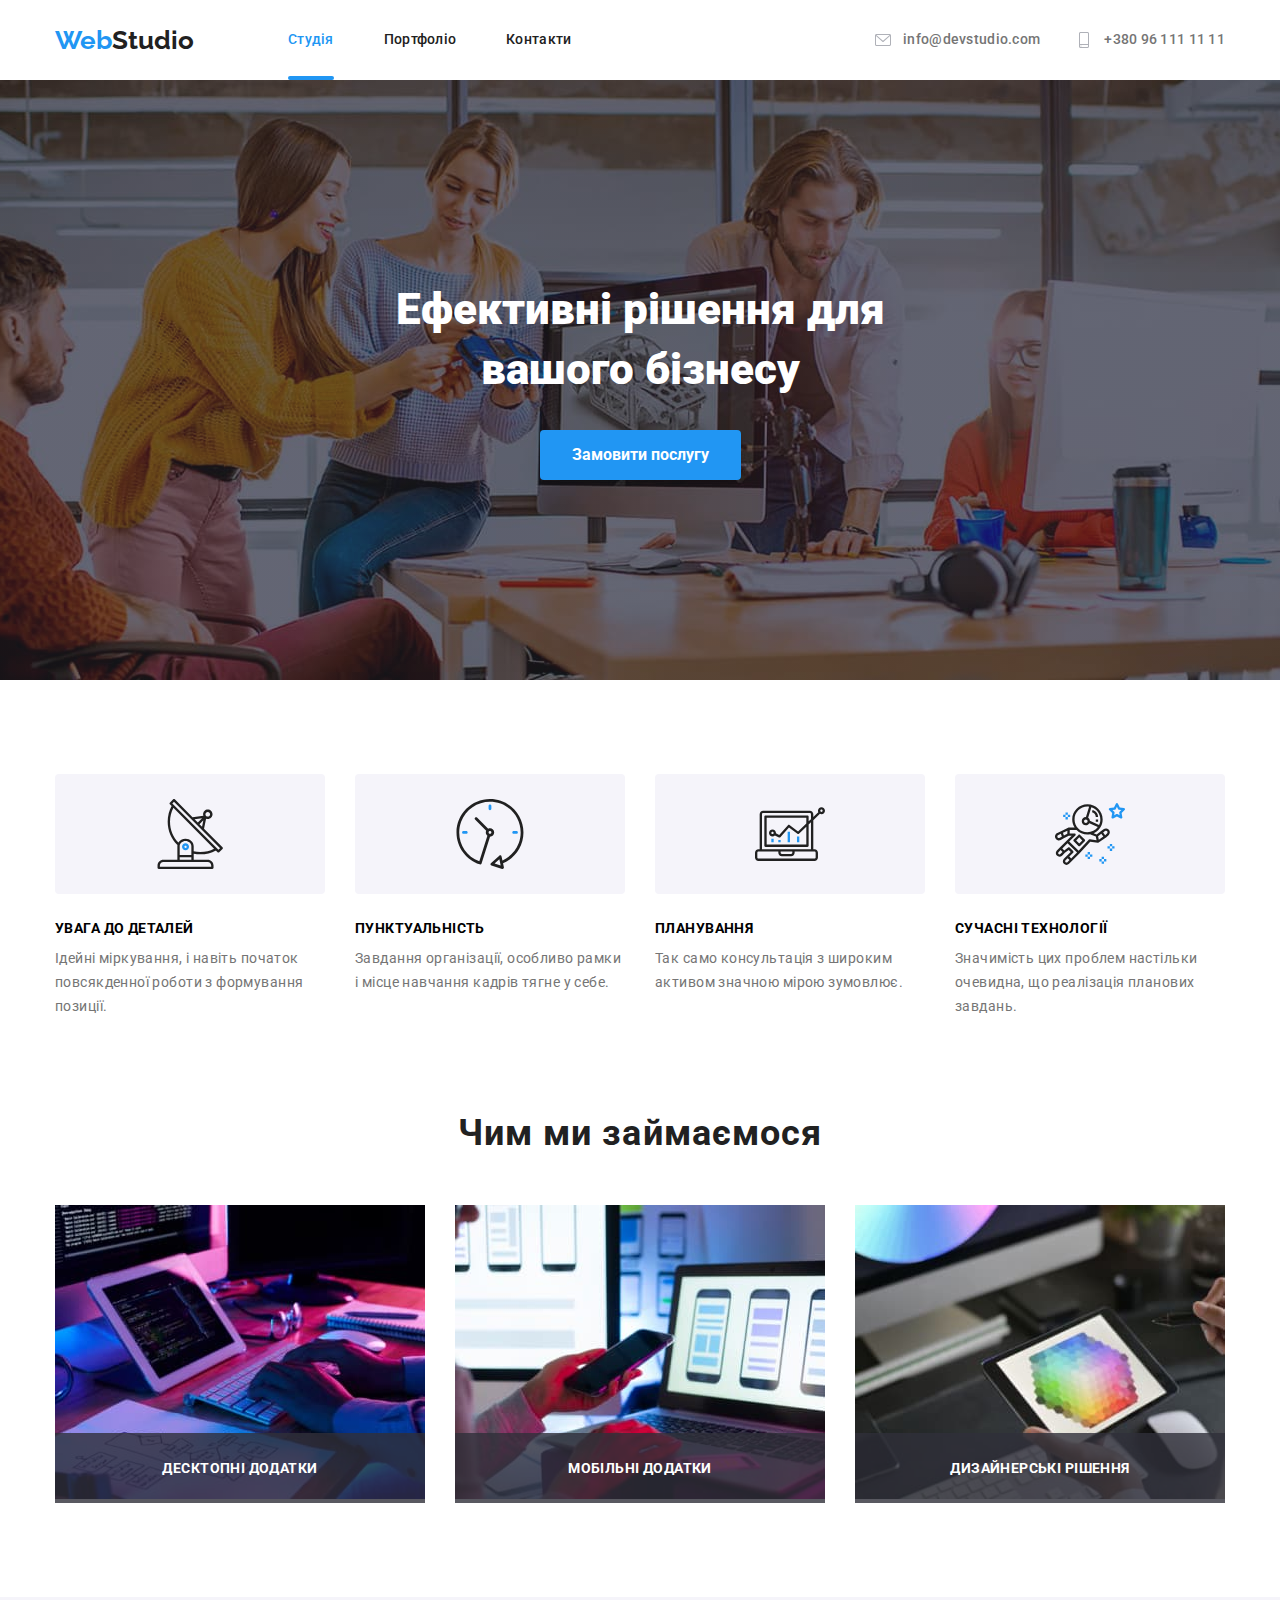
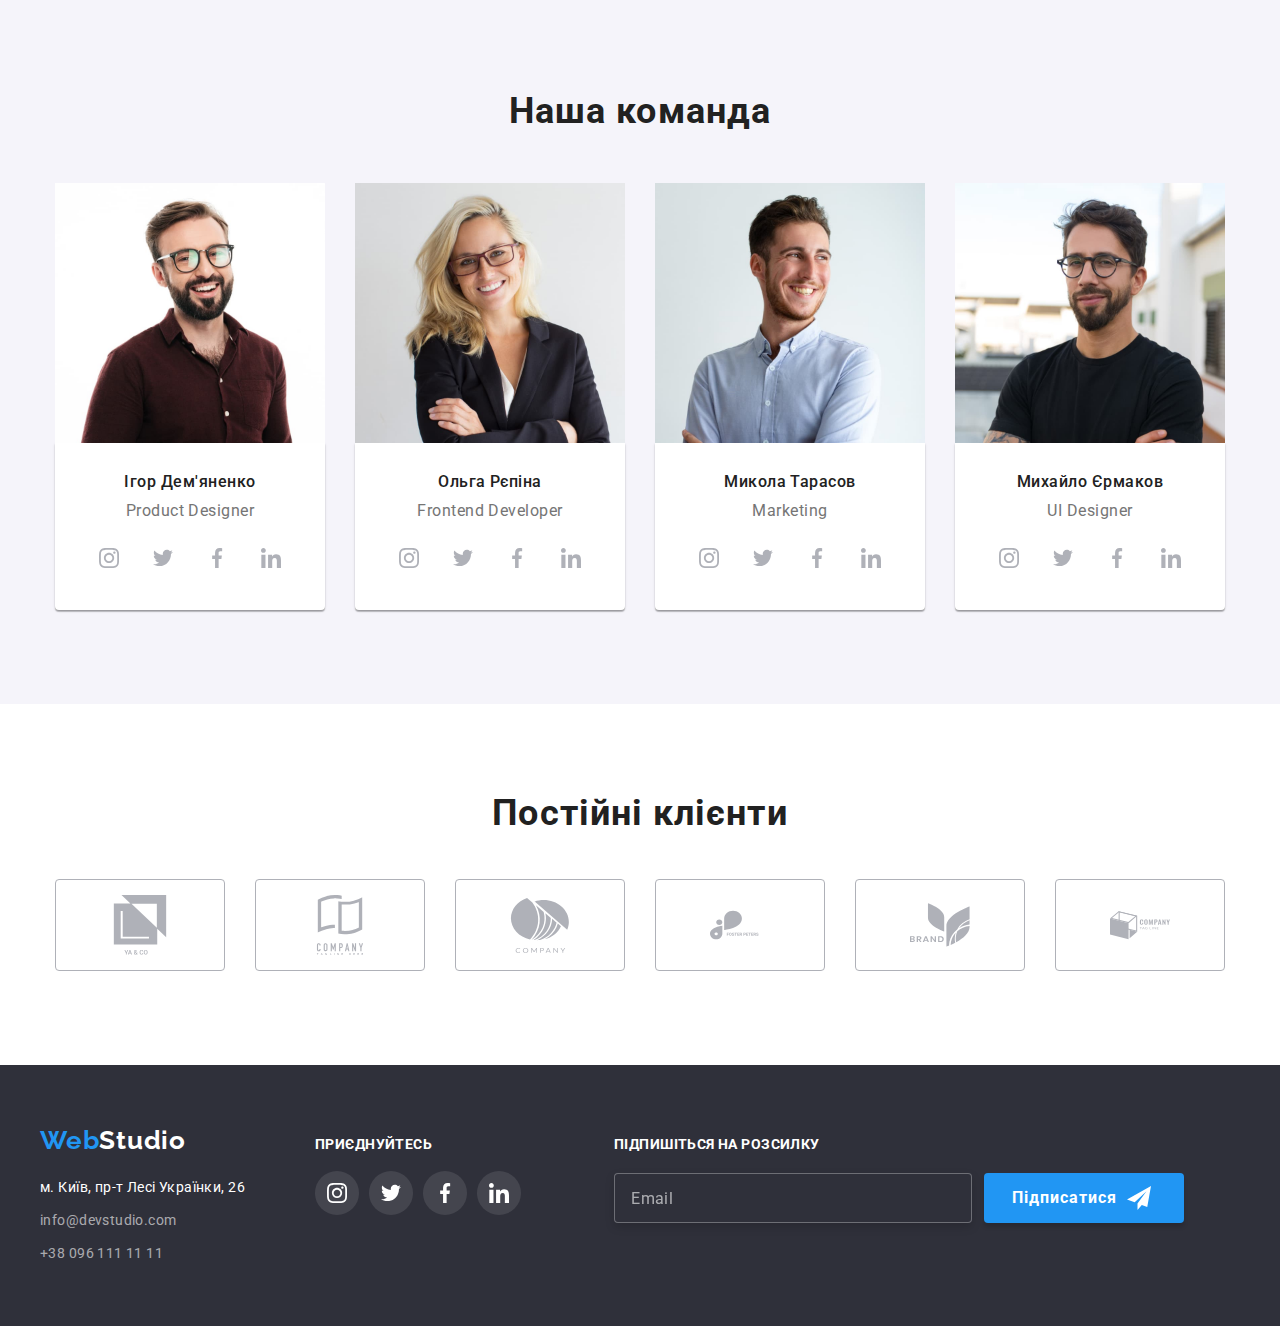
==== index.html @ e06c170a "v7.000" ====
<!DOCTYPE html>
<html lang="en">
<head>
    <meta charset="UTF-8">
    <meta http-equiv="X-UA-Compatible" content="IE=edge">
    <meta name="viewport" content="width=device-width, initial-scale=1.0">
    <title>WebStudio</title>
    <link rel="preconnect" href="https://fonts.googleapis.com">
    <link rel="preconnect" href="https://fonts.gstatic.com" crossorigin>
    <link href="https://fonts.googleapis.com/css2?family=Raleway:wght@700&family=Roboto:wght@400;500;700;900&display=swap" rel="stylesheet">
    <link rel="stylesheet" href="https://cdnjs.cloudflare.com/ajax/libs/modern-normalize/1.1.0/modern-normalize.min.css">
    <link rel="stylesheet" href="./css/styles.css">
</head>
<body>
    
    <header class="header">
            <div class="conteiner div-header">
                    <a class="logo-studio" href="./index.html"><span class="logo-web">Web</span>Studio</a>
            
                    

                        <nav class="nav-link">
                            <ul class="nav-links">   
                                
                                <li class="link-item"><a href="#" class="link current">Студія</a></li>
                                <li class="link-item"><a href="./portfolio.html" class="link">Портфоліо</a></li>
                                <li class="link-item"><a href="" class="link">Контакти</a></li>
                            </ul>
                
                        </nav>
                    
                        
                        <ul class="link-contacts">
                            <li class="link-item"> 
                                        <a href="mailto:info@devstudio.com" class="mailto">
                                        
                                            <svg class="header-icons" width="20px" height="16px">
                                            
                                                <use href="./images/icons.svg#icon-envelope"></use>
                                            
                                            </svg>

                                            info@devstudio.com 

                                        </a>
                             </li>

                            <li class="link-item"> 
                                    <a href="tel:+380961111111" class="tel">
                                        <svg class="header-icons" width="20px" height="16px">
                                        
                                            <use href="./images/icons.svg#icon-smartphone"></use>
                                        
                                        </svg>
                                        +380 96 111 11 11
                                    </a>
                            </li>
                        </ul>
                        
            </div>
                
    </header>
   
    <main>
        <div class="overlay">
            <section class="tittle-section section">
                <h1 class="tittle" >Ефективні рішення для<br> вашого бізнесу</h1>
                <button data-modal-open type="button" class="tittle-button">Замовити послугу</button>
            </section>
        </div>

        <!--Переваги-->

        <section  class="section-two section">
            <div class="conteiner">
                <h2 class="visually-hidden">Наші Переваги</h2>
                

                
                <ul class="section-two-flex">
                    <li>
                        <div class="our-advantages-list">
                            
                            <svg class="our-advantages-icons" width="70px" height="70px">
                        
                            <use href="./images/icons.svg#icon-Group"></use>
                        
                        </svg>
                    </div>
                        <h3>Увага до деталей</h3>
                        <p>Ідейні міркування, і навіть початок повсякденної роботи з формування позиції.</p>
                    </li>



                    <li>
                        <div class="our-advantages-list">
                            <svg class="our-advantages-icons" width="70px" height="70px">
                            
                                <use href="./images/icons.svg#icon-clock"></use>
                            
                            </svg>
                        </div>

                        <h3>ПУНКТУАЛЬНІСТЬ</h3>
                        <p>Завдання організації, особливо рамки і місце навчання кадрів тягне у себе.</p>
                    </li>
                    
                    <li>
                        <div class="our-advantages-list">
                            <svg class="our-advantages-icons" width="70px" height="70px">
                            
                                <use href="./images/icons.svg#icon-diagram"></use>
                            
                            </svg>
                        </div>
                        <h3>ПЛАНУВАННЯ</h3>
                        <p>Так само консультація з широким активом значною мірою зумовлює.</p>
                    </li>

                    <li>
                        <div class="our-advantages-list">
                            <svg class="our-advantages-icons" width="70px" height="70px">
                            
                                <use href="./images/icons.svg#icon-astronaut"></use>
                            
                            </svg>
                        </div>
                        <h3>СУЧАСНІ ТЕХНОЛОГІЇ</h3>
                        <p>Значимість цих проблем настільки очевидна, що реалізація планових завдань.</p>
                    </li>

                </ul>
            </div>
        </section>
   

        <!---Чим займаємося-->
        <section class="tittle-photo section">
            <div class="conteiner-two">
        <h2>Чим ми займаємося</h2>
        <ul class="displayed-foto">
            <li class="displayed"> 
                <div class="displayed-thumb">
                    <div class="box-bkg"><h3>Десктопні додатки</h3> </div>
                     
                    <img  src="./images/comp1.jpg" alt="робота за компютером" width="370">
    
                </div>
            </li>
            
            
            
            
            
            
            <li class="displayed">
                <div class="displayed-thumb">
                    <div class="box-bkg"><h3>Мобільні додатки</h3></div>

                        <img  src="./images/comp2.jpg" alt="робота за компютером" width="370">
                </div>
            </li>


            <li class="displayed">
                <div class="displayed-thumb">
                    <div class="box-bkg">
                        <h3>Дизайнерські рішення</h3>
                    </div>
            
                    <img src="./images/comp3.jpg" alt="робота за компютером" width="370">
                </div>
            </li>
        </ul>
        </div>
        </section>

        <!--Наша команда-->
        <section  class="team section">
         
            

                <h2>Наша команда</h2>
           
                <ul class="our-team">
                    
                    <li class="team-card">
                        
                            <img src="./images/1.jpg" alt="фото робітника" width="270">
                        <div class="div-team-card">
                            <h3>Ігор Дем'яненко</h3>
                            <p>Product Designer</p>
                            <ul class="cards-soc-list">

                                <li class="cards-soc-item">
                                    <a href="#" class="cards-soc-link">

                                    <svg class="cards-soc-icons" width="20px" height="20px">
                                        
                                        <use href="./images/icons.svg#icon-instagram"></use>
                                        
                                    </svg>
                                    </a>
                                </li>

                                <li class="cards-soc-item">
                                    <a href="#" class="cards-soc-link">
                                    <svg class="cards-soc-icons" width="20px" height="20px">
                                    
                                        <use href="./images/icons.svg#icon-twitter"></use>
                                    
                                    </svg>
                                    </a>
                                </li>

                                <li class="cards-soc-item">
                                    <a href="#" class="cards-soc-link">
                                
                                    <svg class="cards-soc-icons" width="20px" height="20px">
                                    
                                        <use href="./images/icons.svg#icon-facebook"></use>
                                    
                                    </svg>
                                    </a>
                                </li>

                                <li class="cards-soc-item">
                                    <a href="#" class="cards-soc-link">
                                
                                    <svg class="cards-soc-icons" width="20px" height="20px" >
                                    
                                        <use href="./images/icons.svg#icon-linkedin"></use>
                                    
                                    </svg>
                                    </a>
                                </li>
                            </ul>
                        </div>
                    </li>
                    
                    <li class="team-card"> 

                        
                            <img src="./images/2.jpg" alt="фото робітника" width="270">

                            <div class="div-team-card">
                            <h3>Ольга Рєпіна</h3>
                            <p>Frontend Developer</p>
                            <ul class="cards-soc-list">
                                <li class="cards-soc-item">
                                    <a href="#" class="cards-soc-link">
                                
                                        <svg class="cards-soc-icons" width="20px" height="20px">
                                
                                            <use href="./images/icons.svg#icon-instagram"></use>
                                
                                        </svg>
                                    </a>
                                </li>
                                
                                <li class="cards-soc-item">
                                    <a href="#" class="cards-soc-link">
                                        <svg class="cards-soc-icons" width="20px" height="20px">
                                
                                            <use href="./images/icons.svg#icon-twitter"></use>
                                
                                        </svg>
                                    </a>
                                </li>
                                
                                <li class="cards-soc-item">
                                    <a href="#" class="cards-soc-link">
                                
                                        <svg class="cards-soc-icons" width="20px" height="20px">
                                
                                            <use href="./images/icons.svg#icon-facebook"></use>
                                
                                        </svg>
                                    </a>
                                </li>
                                
                                <li class="cards-soc-item">
                                    <a href="#" class="cards-soc-link">
                                
                                        <svg class="cards-soc-icons" width="20px" height="20px">
                                
                                            <use href="./images/icons.svg#icon-linkedin"></use>
                                
                                        </svg>
                                    </a>
                                </li>
                            </ul>
                        </div>
                    </li>
                    
                    <li class="team-card"> 
                        
                            <img src="./images/3.jpg" alt="фото робітника" width="270">

                            <div class="div-team-card">
                            <h3>Микола Тарасов</h3> 
                            <p>Marketing</p>
                                <ul class="cards-soc-list">
                                    <li class="cards-soc-item">
                                        <a href="#" class="cards-soc-link">
                                    
                                            <svg class="cards-soc-icons" width="20px" height="20px">
                                    
                                                <use href="./images/icons.svg#icon-instagram"></use>
                                    
                                            </svg>
                                        </a>
                                    </li>
                                    
                                    <li class="cards-soc-item">
                                        <a href="#" class="cards-soc-link">
                                            <svg class="cards-soc-icons" width="20px" height="20px">
                                    
                                                <use href="./images/icons.svg#icon-twitter"></use>
                                    
                                            </svg>
                                        </a>
                                    </li>
                                    
                                    <li class="cards-soc-item">
                                        <a href="#" class="cards-soc-link">
                                    
                                            <svg class="cards-soc-icons" width="20px" height="20px">
                                    
                                                <use href="./images/icons.svg#icon-facebook"></use>
                                    
                                            </svg>
                                        </a>
                                    </li>
                                    
                                    <li class="cards-soc-item">
                                        <a href="#" class="cards-soc-link">
                                    
                                            <svg class="cards-soc-icons" width="20px" height="20px">
                                    
                                                <use href="./images/icons.svg#icon-linkedin"></use>
                                    
                                            </svg>
                                        </a>
                                    </li>
                                </ul>
                        </div>
                    </li>
                    
                    <li class="team-card"> 
                        
                            <img src="./images/4.jpg" alt="фото робітника"  width="270">
                        <div class="div-team-card">
                                <h3>Михайло Єрмаков</h3>
                                <p>UI Designer</p>

                                <ul class="cards-soc-list">
                                    <li class="cards-soc-item">
                                        <a href="#" class="cards-soc-link">
                                    
                                            <svg class="cards-soc-icons" width="20px" height="20px">
                                    
                                                <use href="./images/icons.svg#icon-instagram"></use>
                                    
                                            </svg>
                                        </a>
                                    </li>
                                    
                                    <li class="cards-soc-item">
                                        <a href="#" class="cards-soc-link">
                                            <svg class="cards-soc-icons" width="20px" height="20px">
                                    
                                                <use href="./images/icons.svg#icon-twitter"></use>
                                    
                                            </svg>
                                        </a>
                                    </li>
                                    
                                    <li class="cards-soc-item">
                                        <a href="#" class="cards-soc-link">
                                    
                                            <svg class="cards-soc-icons" width="20px" height="20px">
                                    
                                                <use href="./images/icons.svg#icon-facebook"></use>
                                    
                                            </svg>
                                        </a>
                                    </li>
                                    
                                    <li class="cards-soc-item">
                                        <a href="#" class="cards-soc-link">
                                    
                                            <svg class="cards-soc-icons" width="20px" height="20px">
                                    
                                                <use href="./images/icons.svg#icon-linkedin"></use>
                                    
                                            </svg>
                                        </a>
                                    </li>
                                </ul>

                        </div>
                    </li>
                
                </ul>
            
        </section>

        <section class="regular-customers section">
            <h2>Постійні клієнти</h2>

            <ul class="regular-customers-list">
                <li class="regular-customers-item">
                    <a href="#" class="regular-customers-link">
                        <svg class="regular-customers-icons">
                            <use href="./images/icons.svg#icon-yaco"></use>
                        </svg>
                    </a>

                </li>

                <li class="regular-customers-item">
                    <a href="#" class="regular-customers-link">
                        <svg class="regular-customers-icons">
                            <use href="./images/icons.svg#icon-cotagline"></use>
                        </svg>
                    </a>

                </li>

                <li class="regular-customers-item">
                    <a href="#" class="regular-customers-link">
                        <svg class="regular-customers-icons">
                            <use href="./images/icons.svg#icon-company"></use>
                        </svg>
                    </a>

                </li>

                <li class="regular-customers-item">
                    
                    <a href="#" class="regular-customers-link">
                        <svg class="regular-customers-icons">
                            <use href="./images/icons.svg#icon-foster"></use>
                        </svg>
                    </a>

                </li>

                <li class="regular-customers-item">
                    <a href="#" class="regular-customers-link">
                        <svg class="regular-customers-icons">
                            <use href="./images/icons.svg#icon-brand"></use>
                        </svg>
                    </a>
                </li>

                <li class="regular-customers-item">
                    <a href="#" class="regular-customers-link">
                    
                        <svg class="regular-customers-icons" >
                    
                            <use href="./images/icons.svg#icon-companytagline"></use>
                    
                        </svg>
                    </a>

                </li>

            </ul>


        </section>


    </main>


    <footer class="footer">
        <div class="conteiner-footer">
            <div class="text-footer">
                <a class="logo-studio-footer" href="/index.html"><span class="logo-web">Web</span>Studio</a>

            
            <address> 

                

                <ul class="link-footer-css">
                    <li>
                        <a  href="https://goo.gl/maps/pFW4mfFTcQWzBByp8" target="_blank " rel="noreferrer noopener" class="footer-adress">м. Київ, пр-т Лесі Українки, 26</a>
                    </li>

                    <li>
                        <a href="mailto:info@devstudio.com" class="link-footer">info@devstudio.com</a>
                    </li>

                    <li>
                    <a href="tel:+380961111111" class="link-footer">+38 096 111 11 11</a>
                    </li>
                </ul>
            </address>
            </div>
          

        <div class="div-soc-links">
            <h2>Приєднуйтесь</h2>

            <ul class="footer-soc-list">
            <li class="footer-soc-item">
                <a href="#" class="footer-soc-link">
        
                    <svg class="footer-soc-icons" width="20px" height="20px">
        
                        <use href="./images/icons.svg#icon-instagram"></use>
        
                    </svg>
                </a>
            </li>
        
            <li class="footer-soc-item">
                <a href="#" class="footer-soc-link">
        
                    <svg class="footer-soc-icons" width="20px" height="20px">
        
                        <use href="./images/icons.svg#icon-twitter"></use>
        
                    </svg>
                </a>
            </li>
            <li class="footer-soc-item">
                <a href="#" class="footer-soc-link">
        
                    <svg class="footer-soc-icons" width="20px" height="20px">
        
                        <use href="./images/icons.svg#icon-facebook"></use>
        
                    </svg>
                </a>
            </li>
            <li class="footer-soc-item">
                <a href="#" class="footer-soc-link">
        
                    <svg class="footer-soc-icons" width="20px" height="20px">
        
                        <use href="./images/icons.svg#icon-linkedin"></use>
        
                    </svg>
                </a>
            </li>
            </ul>
        </div>
        <div class="subscribe-tg">
            <form class="subscribe-tg-form">

                <label for="mail">Підпишіться на розсилку</label>
                <div class="subscribe-box">
                    <input type="email" name="mail" id="mail" required placeholder="Email">

                    
                        <button type="submit">Підписатися
                            <svg class="subscribe-icon" width="20px" height="20px">
                            
                                <use href="./images/iconsend.svg#icon-send"></use>
                            
                            </svg>
                        </button>

                </div>
                    
                
            </form>

        </div>



    </div>
    </footer>

    <div class="backdrop is-hidden" data-modal>
        <div class="modal">
            
            <button type="button" class="modal-close-btn" data-modal-close >
                <svg class="modal-icon-close" width="18" height="18">
                    <use href="./images/Vectorr.svg#close"></use>
                </svg>
                
            </button>

            <h2>Залиште свої дані, ми вам передзвонимо</h2>
            <form class="js-speaker-form">
                
                <label for="name" class="form-label">Ім'я</label>
                <div class="input-wrap">
                    <input type="text" class="modal-input" placeholder="Андрій Андрійович" name="name" id="name" required  autocomplete="on">
                        <svg class="modal-icons">
                            <use href="./images/icons-modal.svg#icon-username" width="12" height="12"></use>
                        </svg>
                    </input>
                </div>

                
                <label class="form-label" for="tel">Телефон</label>
                <div class="input-wrap">
                    <input type="tel" class="modal-input" placeholder="(+380) 96-111-11-11" name="tel" id="tel" required  autocomplete="on">
                        <svg class="modal-icons">
                            <use href="./images/icons-modal.svg#icon-tel" width="12" height="12"></use>
                        </svg>
                    </input>
                </div>
                
                
                    <label class="form-label" for="email">Пошта</label>
                    <div class="input-wrap">
                        <input type="email" class="modal-input" placeholder="example@gmail.com" name="email" id="email" required autocomplete="on">
                            <svg class="modal-icons">
                                <use href="./images/icons-modal.svg#icon-mail" width="12" height="12"></use>
                            </svg>
                        </input>    
                    </div>


                <label class="form-label" for="comment">Коментар</label>
                <textarea class="comment-textarea" name="comment" id="comment" cols="30" rows="8" placeholder="Введіть текст"></textarea>
                

                <div class="form-checkbox">
                        <input type="checkbox" name="user-checkbox" id="user-checkbox" class="form-checkbox-input visually-hidden" required>
                            
                        <label for="user-checkbox" class="form-policy-label">
                            <span>
                                <svg class="form-policy-icon">
                                    <use href="./images/icons.svg#icon-confirm" width="16" height="15"></use>
                                </svg>
                            </span>
                            Погоджуюся з розсилкою та приймаю&nbsp;<a href="https://www.skoda-auto.ua/_doc/a0b0174e-37a1-4976-842e-253e3d23a8e7" target="_blank " rel="noreferrer noopener" class="form-policy-link"> Умови договору</a>
                        </label>
                </div>


                <button type="submit" class="btn-from-submit">Відправити</button>

            </form>
                
           
        </div>
    </div>

<script src="./js/modal.js"></script>
</body>
</html>
---- css/styles.css ----
:root { 
    --tittle-text-color : #212121;
    --accent-color: #2196F3;
    --paragraf-text-color: #757575;
    --icons-text-color: #AFB1B8;
    --timing-function: cubic-bezier(0.4, 0, 0.2, 1);
}
/*-------------------------------------------------header-------------------------------------------*/

.logo-web {
    color: var(--accent-color);
    font-family: 'Raleway';
    font-style: normal;
    font-weight: 700;
    font-size: 26px;
    line-height: 1.19;
   
}

.logo-studio {
        color: var(--tittle-text-color);
        font-family: 'Raleway';
        font-style: normal;
        font-weight: 700;
        font-size: 26px;
        line-height: 31px; 
        
        margin-right: 94px;
        
}
.div-header { 
 display: flex;
} 
.link {

    position: relative;

    font-family: 'Roboto';
    font-style: normal;
    font-weight: 500;
    font-size: 14px;
    line-height: 1.14;
    letter-spacing: 0.02em;
    color: var(--tittle-text-color);
    padding: 32px 0px ;
    display: block;               
}

.link::after { 
    position: absolute;
    content: '';
    width: 100%;
    height: 4px;

    display: block;
    border-radius: 2px;
    background-color: var(--accent-color);
    bottom: 0;
    left: 0;
    opacity: 0;
    transition: 250ms var(--timing-function);
}

.link:hover::after { 
    opacity: 1;
}
.current::after { opacity: 1;}
.current {
    color: var(--accent-color);
    
}

.link:hover , .link-footer:hover { 
    color:var(--accent-color); 
    transition: 250ms  var(--timing-function);
}
.link:focus, .link-footer:focus { 
    color: var(--accent-color); 
    transition: 250ms var(--timing-function);
}
    
a {text-decoration: none;}
li {list-style: none;}
    
.mailto { 
            
            font-family: 'Roboto';
            font-style: normal;
            font-weight: 500;
            font-size: 14px;
            line-height: 1.14;
            letter-spacing: 0.02em;
            color: var(--paragraf-text-color);
            padding: 32px 0px;
            display: flex;
            align-items: center;

            
             
}
            
.mailto:hover , .tel:hover , .footer-adress:hover {color: var(--accent-color); transition: 250ms var(--timing-function);}
.mailto:focus, .tel:focus, .footer-adress:focus   {color: var(--accent-color); transition: 250ms var(--timing-function);} 

.tel    { 
                font-family: 'Roboto';
                font-style: normal;
                font-weight: 500;
                font-size: 14px;
                line-height: 1.14;
                letter-spacing: 0.02em;
            
                color: var(--paragraf-text-color);
                padding: 32px 0px;
                display: flex;
                align-items: center;
                
}


/* -----------------------------------------------------------tittle------------------------------------------------------------ */

.tittle { 
            font-family: 'Roboto';
            font-style: normal;
            font-weight: 900;
            font-size: 44px;
            line-height: 1.36; 
            color: #ffffff;

            text-align: center;
            margin-left: auto;
            margin-right: auto;
            
        
          

             
}



.tittle-button {
        background-color: var(--accent-color);
        box-shadow: 0px 4px 4px rgba(0, 0, 0, 0.15);
        border-radius: 4px; 
        border: none;
            font-family: 'Roboto';
            font-style: normal;
            font-weight: 700;
            line-height: calc(30/16);
            color: #FFFFFF;
            display: block;
            
            padding: 10px 32px 10px 32px;
            margin-left: auto;
            margin-right: auto;
            
            cursor: pointer;
            margin-top: 30px;
        
        
}

.section { 
    
    padding-bottom: 94px;
   
    padding-top: 94px;
}

.tittle-button:hover { background-color :steelblue ; transition: 250ms var(--timing-function);}

/* ------------------------------------------------------------section-two------------------------------------------------------------- */

.section-two  h3 { 
        font-family: 'Roboto';
        font-style: normal;
        font-weight: 700;
        font-size: 14px;
        line-height: 1.14;
        letter-spacing: 0.03em;
        text-transform: uppercase;
        margin-bottom: 10px;
}
.section-two-flex { 
    display: flex;
    
    justify-content: center;
}
.section-two-flex li {
    margin-left: 30px;
    width: 270px; 
   
}
.section-two-flex li:first-child { margin: 0;}
.section-two p { 
        font-family: 'Roboto';
        font-style: normal;
        font-weight: 400;
        font-size: 14px;
        line-height: 1.71;
        letter-spacing: 0.03em;
        color: var(--paragraf-text-color);
}
/* ------------------------------------------------------------section-three------------------------------------------------------------- */

.tittle-photo  { padding-top: 0px;

}
.displayed { 
    
    margin-right: 30px;
}

.displayed-foto .displayed:last-child {
    margin: 0px;
}

.displayed-foto   {
    
    display:flex;
    
    justify-content: center;
}

.displayed-thumb { 
    position: relative;
}
.tittle-photo h2 { 
        font-family: 'Roboto';
        font-style: normal;
        font-weight: 700;
        font-size: 36px;
        line-height: 1.16;
        letter-spacing: 0.03em;
        color:var(--tittle-text-color);
        text-align: center;
        margin-bottom: 50px;
        
}


.displayed-text { 
    position: absolute;
   
}
.box-bkg {
        position: absolute;
        background: rgba(47, 48, 58, 0.8);
        width: 370px;
        height: 70px;
        bottom: 0;


    }
.box-bkg h3 {
    position: absolute;
    top: 50%;
    left: 50%;
    transform: translate(-50%, -50%);

        font-family: 'Roboto';
        font-style: normal;
        font-weight: 700;
        font-size: 14px;
        line-height: 0.87;
        text-align: center;
        letter-spacing: 0.03em;
        text-transform: uppercase;
    
        color: #FFFFFF;

}


/* ------------------------------------------------------------section-four------------------------------------------------------------- */
.team h2 { 
    font-family: 'Roboto';
    font-style: normal;
    font-weight: 700;
    font-size: 36px;
    line-height: 1.16;
    letter-spacing: 0.03em;
    color: var(--tittle-text-color);
    margin-bottom: 50px;
    text-align: center;  
    
    }


.team { 
        background: #F5F4FA ;
        
        background: #F5F4FA;
        
}

.team li { 
        box-shadow: 
        0px 1px 3px rgba(0, 0, 0, ),
        0px 1px 1px rgba(0, 0, 0, ),
        0px 2px 1px rgba(0, 0, 0, );
    
    
        background-color: #FFFFFF;
        
}

.conteiner-three { margin-top: 50px;}

.our-team {
    display: flex;
    justify-content: center;
    

}

.team-card img { 
    display: block;
    max-width: 270px;
    height: 260px;
    background: #F5F4FA;
}

.team-card { margin-left: 30px;}

.our-team .team-card:first-child { margin: 0}

.div-team-card {background: #FFFFFF;


        box-shadow: 0px 1px 3px rgba(0, 0, 0, 0.12), 0px 1px 1px rgba(0, 0, 0, 0.14), 0px 2px 1px rgba(0, 0, 0, 0.2);
        border-radius: 0px 0px 4px 4px; 
    
        background: #FFFFFF;
        padding-bottom: 30px;
        padding-top: 30px;
    
        

}


.team h3  { 
font-family: 'Roboto';
    font-style: normal;
    font-weight: 500;
    font-size: 16px;
    line-height: 1.18;
    letter-spacing: 0.03em;
    text-align: center;
    color: var(--tittle-text-color);
    margin-bottom: 10px;
    
    
 
}

.team p { 
    font-family: 'Roboto';
        font-style: normal;
        font-weight: 400;
        font-size: 16px;
        line-height: 1.18;
        letter-spacing: 0.03em;
        color:var(--paragraf-text-color);
        text-align: center; 
        margin-bottom: 16px;
        
      
}
/*-------------------------------------regular-customers----------------------------------------*/

.regular-customers { 
        font-family: 'Roboto';
        font-style: normal;
        font-weight: 700;
        font-size: 36px;
        line-height: 42px;
        text-align: center;
        letter-spacing: 0.03em;
    
        color: #212121;
}



/* ------------------------------------------------------------footer------------------------------------------------------------- */
.footer { 
    background-color: #2F303A;
    padding-top: 60px;
    padding-bottom: 60px;
    display: flex;
    
}


.footer-adress { 
    font-family: 'Roboto';
        font-style: normal;
        font-weight: 400;
        font-size: 14px;
        line-height: 1.71;
        letter-spacing: 0.03em;
        color: #FFFFFF;
        
}
.logo-studio-footer { 
    color: #FFFFFF;
    font-family: 'Raleway';
    font-style: normal;
    font-weight: 700;
    font-size: 26px;
    line-height: 1.19;
    letter-spacing: 0.03em;
    margin-bottom: 20px;
    display: block;

}
.link-footer-css li { 
  
    
  margin-bottom: 9px;
    
}
.link-footer-css li:last-child { margin: 0px;}


.link-footer  { 
            font-family: 'Roboto';
            font-style: normal;
            font-weight: 400;
            font-size: 14px;
            line-height: 1.71;
            letter-spacing: 0.03em;
            color: rgba(255, 255, 255, 0.6); 
            
}

.mailto-footer:hover , .tel-footer:hover { 
    text-decoration: underline;
    transition: 250ms var(--timing-function);
}




.button-filter {
    background: #F5F4FA;
    border-radius: 4px;
    font-family: 'Roboto';
    font-style: normal;
    font-weight: 500;
    font-size: 16px;
    line-height: 1.62;
    letter-spacing: 0.03em;
    border: none;
    color: var(--tittle-text-color);
    
    padding: 6px 22px;
    display: flex;
    
}

.buttons-filters { 
    display: flex;
    justify-content: center;
    
    
}
.buttons-filters li { margin-left: 16px;}
.buttons-filters li:first-child { margin-left: 0;}



.visually-hidden {
      position: absolute;
      width: 1px;
      height: 1px;
      margin: -1px;
      border: 0;
      padding: 0;
      white-space: nowrap;
      clip-path: inset(100%);
      clip: rect(0 0 0 0);
      overflow: hidden;
    }



/*------------cards-title-------------*/
.cards-title { 
    display: flex;
    flex-wrap: wrap;
    margin-top:  50px;
    justify-content: center;
   
    gap: 30px;
}

.cards-conteiner { 
    width: 1200px;
}
.cards { 
    background: #FFFFFF;
    width: 370px;
    height: 400px;
}

.cards:hover { 
    transition: 250ms var(--timing-function);
    box-shadow: 
    0px 1px 1px rgba(0, 0, 0, 0.12),
    0px 4px 4px rgba(0, 0, 0, 0.06),
    1px 4px 6px rgba(0, 0, 0, 0.16);
    }

.cards:focus {
    transition: 250ms var(--timing-function);
    box-shadow:
        0px 1px 1px rgba(0, 0, 0, 0.12),
        0px 4px 4px rgba(0, 0, 0, 0.06),
        1px 4px 6px rgba(0, 0, 0, 0.16);
}

.cards a { display: block;}
/*-----------------------description-animation and text ---------------------*/
.description {
    position: relative;
    overflow: hidden;
}

.description::before {
    content: '';
    position: absolute;
    background: rgba(33, 150, 243, 0.9);
    width: 100%;
    height: 100%;
    transform: translateY(101%);
    transition: 250ms var(--timing-function);
}
.hover-a:hover .description::before  {
    transform: translateY(0);
    transition: 250ms var(--timing-function);
}




.description-text {
    position: absolute;
    top: 0;
    left: 0;
    font-family: 'Roboto';
    font-style: normal;
    font-weight: 400;
    font-size: 18px;
    line-height: 28px;
    padding: 63px 24px;
    letter-spacing: 0.03em;
    color: #FFFFFF;
    transform: translateY(100%);
    transition: 250ms var(--timing-function);
}
.hover-a:hover .description-text {
    transform: translateY(0);
    transition: 250ms var(--timing-function);
}

.description:hover::before {  
    transform: translateY(0);
    transition: 250ms var(--timing-function);
}
.description-text:hover::before { 
        transform: translateY(0);
        transition: 250ms var(--timing-function); 
}
/*-----------------------FOCUS-description------------------------*/

.hover-a:focus .description::before {
    transform: translateY(0);
    transition: 250ms var(--timing-function);
}

.hover-a:focus .description-text {
    transform: translateY(0);
    transition: 250ms var(--timing-function);
}

.description:focus::before {
    transform: translateY(0);
    transition: 250ms var(--timing-function);
}
.description-text:focus::before {
    transform: translateY(0);
    transition: 250ms var(--timing-function);
}
/*---------------------------------------------------------*/

.main-flex { 
    display: flex;
    justify-content: center;
    width: 1200px;
margin-left: auto;
margin-right: auto;}
    


.cards-text h2 {
    font-family: 'Roboto';
    font-style: normal;
    font-weight: 700;
    font-size: 18px;
    line-height: 2;

    letter-spacing: 0.06em;

    color: var(--tittle-text-color);
    margin-bottom: 4px;
    
} 
.cards-text p { 
    font-family: 'Roboto';
    font-style: normal;
    font-weight: 400;
    font-size: 16px;
    line-height: 1.87;
    letter-spacing: 0.03em;
    color: var(--paragraf-text-color);
    }

.cards-text { 
    padding-left: 24px;
    padding-top: 20px;
    padding-bottom: 20px;
    padding-right: 24px;
    border: 1px solid #EEEEEE;
    border-top: none;
    
}
.button-filter:hover , .button-filter:focus {
    background-color: var(--accent-color);
    color: #FFFFFF;
    transition: 250ms var(--timing-function);
}
h1 , h2 ,h3 , h4, h5, h6 , p ,ul {
   margin: 0;
   padding: 0; 
 }






.header , .nav-links , .link-contacts 
{ 
    display: flex;
    
}




.nav-links li { margin-right: 50px ;}

.nav-links .link-item:last-child {margin: 0px;}

.link-contacts .link-item + .link-item { margin-left: 34px;}

.header {
    box-shadow: 0px 1px 0px rgba(0, 0, 0, 0.12);
}

.nav-links { margin:0 }


.link-contacts , .nav-links {
    
    margin-left: auto;
    
}




.conteiner {
    width: 1200px;
    
    padding: 0px 15px;
    align-items: center;
    margin-left: auto;
    margin-right: auto;
}

.conteiner-two {
    width: 1200px;
    margin-left: auto;
    margin-right: auto;
    align-items: center;
    

}



.conteiner-footer{
    position: relative;
    width: 1200px;
    margin-left: auto;
    margin-right: auto;
    display: flex;
    align-items: baseline;  

}
.conteiner-four { 
    width: 1230px;
    display: block;
    margin-left: auto;
    margin-right: auto;
    justify-content: center;
}

.our-advantages-list { display: flex;
    align-items: center;
    justify-content: center;
    margin-bottom: 27px;
    background: #F5F4FA;
    border-radius: 4px;
    width: 270px;
    height: 120px;
}

.tittle-section {
  

    padding: 200px 0px;
    max-width: 1600px;
    height: 600px;
    margin-left: auto;
    margin-right: auto;
    background-color: #2F303A;
    background-image: linear-gradient(to right,
            rgba(47, 48, 58, 0.4),
            rgba(47, 48, 58, 0.4)),


        url("../images/mainbckg.jpg");


    background-repeat: no-repeat;
    background-size: cover;
    background-position: center;
}


/*---------------------------------------HEADER ICONS--------------------------------*/




.header-icons { 
    fill: var(--icons-text-color);
    margin-right: 10px; 
}

.mailto:hover .header-icons {
    fill: var(--accent-color);
    transition: 250ms var(--timing-function);
}
.tel:hover .header-icons { 
    fill: var(--accent-color);
    transition: 250ms var(--timing-function);
}


.mailto:focus .header-icons {
    fill: var(--accent-color);
    transition: 250ms var(--timing-function);
}

.tel:focus .header-icons {
    fill: var(--accent-color);
    transition: 250ms var(--timing-function);
}







/*------------------our-advantages-list------------------*/
.our-advantages-list { 
    display: flex;
    
    
    gap: 35px;
    margin-bottom: 27px;
}
.our-advantages-item { 
    background: #F5F4FA;
    border-radius: 4px;
    
    display: flex;
    align-items: center;
    justify-content: center;
    width: 270px;
    height: 120px;
}





/*-------------TEAM  ICONS SVG---------------------------*/

.cards-soc-list {

    display: flex;
    justify-content: center;
    gap: 10px;
}

.cards-soc-item {
        width: 44px;
        height: 44px;
}



.cards-soc-link { 
    width: 100%;
    height:100%;
    border-radius: 50%;
    display: flex;
    align-items: center;
    justify-content: center;
    
    
}

.cards-soc-icons   { 
    fill: var(--icons-text-color);

}

.cards-soc-link:hover{ 
    background-color: var(--accent-color);
    transition: 250ms var(--timing-function);
}
.cards-soc-link:focus {
    background-color: var(--accent-color);
    transition: 250ms var(--timing-function);
}
.cards-soc-link:focus .cards-soc-icons {
    fill: #FFFFFF;
    transition: 250ms var(--timing-function);
}

.cards-soc-link:hover .cards-soc-icons {
    fill: #FFFFFF;
    transition: 250ms var(--timing-function);
}

/*---------------------regular-customers-icons----------------------*/

.regular-customers h2 {
    margin-bottom: 50px; 
    font-family: 'Roboto';
    font-style: normal;
    font-weight: 700;
    font-size: 36px;
    line-height: 0.85;
    text-align: center;
    letter-spacing: 0.03em;}

.regular-customers-list { 

    display: flex;
    justify-content: center;
    gap: 30px;

    
   
    
    
}
.regular-customers-item { 
    min-width: 170px;
    height: 92px;

    border: 1px solid #AFB1B8;
    border-radius: 4px;
    
}

.regular-customers-icons { 
        width: 106px;
        height: 60px;
} 

.regular-customers-link { 
        width: 100%;
        height: 100%;
        display: flex;
        align-items: center;
        justify-content: center;
}

.regular-customers-icons {
    fill: var(--icons-text-color);
  
}

.regular-customers-item:hover {
    border-color: var(--accent-color);
    transition: 250ms var(--timing-function);
}


.regular-customers-item:hover .regular-customers-icons {
    fill: var(--accent-color);
    transition: 250ms var(--timing-function);
}



.regular-customers-item:focus {
    
    border-color: var(--accent-color);
    transition: 250ms var(--timing-function);
}

.regular-customers-link:focus .regular-customers-icons {
    fill: var(--accent-color);
    transition: 250ms var(--timing-function);
}
    





/*--------------------------------footer-soc-link------------------------------*/

.footer-soc-list {
        
        display: flex;
        gap: 10px;
        
       
}

.footer-soc-link { 
    padding: 12px;
    width: 100%;
    height: 100%;
    border-radius: 50%;
    display: flex;
    align-items: center;
    justify-content: center;
    padding: 12px;
    background: rgba(255, 255, 255, 0.1);
    
}
.footer-soc-item
.footer-soc-icons { 
    fill: #FFFFFF;
}
.footer-soc-link:hover { 
    background: var(--accent-color);
    transition: 250ms var(--timing-function);
}

.footer-soc-link:focus {
     background: var(--accent-color);
    transition: 250ms var(--timing-function);
 }
/*-------------------------------------div -soc-icons*/

.div-soc-links h2 { 
    font-family: 'Roboto';
    font-style: normal;
    font-weight: 700;
    font-size: 14px;
    line-height: 0.85;
    letter-spacing: 0.03em;
    text-transform: uppercase;
    text-align: center;
    color: #FFFFFF;
    
    margin-bottom: 20px;
    text-align: left;
   
}



.text-footer { 
    
    margin-right: 70px;}

    /*-------------------------------BACKDROP- AND MODAL-WINDOW----------------------------*/
.backdrop  { 
        position: fixed;
        top: 0;
        left: 0;
        width: 100%;
        height: 100%;
        background: rgba(0, 0, 0, 0.2);
}

.backdrop.is-hidden {
        visibility: hidden; 
        opacity: 1;
        pointer-events: none;
       
}

.modal { 
        position: absolute;
        top: 50%;
        left: 50%;
        transform: translate(-50%, -50%);
       
        padding: 20px;
        min-width: 528px;
        min-height: 581px;
        background: #FFFFFF;
        border-radius: 4px;
        box-shadow: 
        0px 1px 3px rgba(0, 0, 0, 0.12),
        0px 1px 1px rgba(0, 0, 0, 0.14),
        0px 2px 1px rgba(0, 0, 0, 0.2);
}




 .modal-close-item{ 
    display: flex;
    justify-content: end;
    }
        
.modal-close-btn { 
        width: 30px;
        height: 30px;
        background: #FFFFFF;
        border: 1px solid rgba(0, 0, 0, 0.1);
        border-radius: 50%;
        position: absolute;
        top: 8px;
        right: 8px;
        cursor: pointer;
        display: flex;
        align-items: center;
        fill: var(--tittle-text-color);
       
}  
.modal-icon-close {
    fill: currentColor;

    padding-top: 3px;
    padding-left: 2px;
    padding-right: 2px;

}
.modal-close-btn:hover { 
    color: var(--accent-color);
    transition: 250ms var(--timing-function);
   
}
.modal-close-btn:hover + .modal-icon-close {
    fill: var(--accent-color);
    transition: 250ms var(--timing-function);
}
.modal-close-btn:focus {
    color: var(--accent-color);
    transition: 250ms var(--timing-function);
    outline: none;
}

.modal-close-btn:focus + .modal-icon-close { 
    fill: var(--accent-color);
    transition: 250ms var(--timing-function);
}







.modal h2 { 
    font-family: 'Roboto';
    font-style: normal;
    font-weight: 700;
    font-size: 20px;
    line-height: 23px;
    text-align: center;
    letter-spacing: 0.03em;

    color: #212121;
    margin-bottom: 12px;
}

.form-label {
    font-family: 'Roboto';
    font-style: normal;
    font-weight: 400;
    font-size: 12px;
    line-height: 0.85;
 
    letter-spacing: 0.01em;
    color:var(--paragraf-text-color); 
    display: flex;
    flex-direction: column;
}


.modal-input {      
    width: 100%;
    border: 1px solid rgba(33, 33, 33, 0.2);
    border-radius: 4px;
   
    
}
.modal-input:focus { 
    border-color: var(--accent-color);
    outline: none;
    transition: 250ms var(--timing-function);
    
}
.modal-input:focus + .modal-icons { 
    fill: var(--accent-color);
    transition: 250ms var(--timing-function);
}

.modal-input:hover {
    border-color: var(--accent-color);
    transition: 250ms var(--timing-function);
}

.modal-input:hover + .modal-icons {
    fill: var(--accent-color);
    transition: 250ms var(--timing-function);
}


.js-speaker-form input:last-child { 
    margin: 0px;
}


.form-label { 
 
    margin-bottom: 4px;
}
.js-speaker-form label:last-child {
    margin: 0px;
}
.modal-input {
    height: 40px;
    padding-left: 35px;
}
.js-speaker-form { 
    padding-left: 20px;
    padding-right: 20px;
}


.comment-textarea {
    resize: none;
    width: 100%;
    height: 120px;
    padding: 12px 16px;
    margin-bottom: 20px;
    border: 1px solid rgba(33, 33, 33, 0.2);
    border-radius: 4px;
}

.input-wrap { 
    position: relative;
    margin-top: 4px;
    margin-bottom: 10px;
}
.modal-icons { 
   width: 12px;
   height: 12px;
    position: absolute;
    left: 12px;
    top: 50%;
    transform: translate(-0% , -60%);
}
/*--------------------------------Checkbox---------------------------------*/
.form-checkbox {
    display: flex;
    justify-content: center;
    position: relative;
}

.form-policy-label { 
    
    font-family: 'Roboto';
    font-style: normal;
    font-weight: 400;
    
    line-height: calc(21/14);
    letter-spacing: 0.03em;
    color: var(--paragraf-text-color);
    display: flex;
    align-items: center;
    justify-content: center;
    
   
   
}
.form-policy-label span { 
    width: 16px;
    height: 15px;
    border: 2px solid var(--tittle-text-color);
    border-radius: 2px;
    margin-right: 8px;
    display: flex;
    align-items: center;
    justify-content: center;
    fill: transparent;
}
.form-policy-icon { 
    width: 16px;
    height: 15px;
    fill: #FFFFFF
}
.form-checkbox-input { 
    position: absolute;
    top: 14px;
    left: 30px;
}

.form-checkbox-input:checked + .form-policy-label span{ 
    background-color: var(--accent-color);
    border: none;
    fill: #FFFFFF;
   
}

.form-policy-link { 
        text-align: center;
        justify-content: center;
    
        font-family: 'Roboto';
        font-style: normal;
        font-weight: 400;
        font-size: 14px;
        line-height: 24px;
        
    
        letter-spacing: 0.03em;
    
        color:var(--accent-color);
        text-decoration: underline;
}

.comment-textarea:focus { 
    border-color: var(--accent-color);
    outline: none;
    transition: 250ms var(--timing-function);
}

.comment-textarea:hover {
    border-color: var(--accent-color);
    transition: 250ms var(--timing-function);
}



/*------------------------btn-from-submit------------------------*/


.btn-from-submit {
    background: #188CE8;
    box-shadow: 0px 4px 4px rgba(0, 0, 0, 0.15);
    border-radius: 4px;
    font-family: 'Roboto';
    font-style: normal;
    font-weight: 700;
    font-size: 16px;
    line-height: 30px;
    letter-spacing: 0.06em;
    color: #FFFFFF;

    display: flex;
    align-items: center;
    text-align: center;
    margin-left: auto;
    margin-right: auto;
    border: none;
    width: 200px;
    height: 50px;
    padding: 10px 52px;
    margin-top: 40px;
   
    
    
}

.btn-from-submit:hover { 
    background-color: steelblue;
    transition: 250ms var(--timing-function);
}
/*------------------------------SUBSCRIBE EMAIL FOOTER ---------------------------*/
.subscribe-tg-form {
    margin-left: 93px;
    width: auto;
}

.subscribe-tg-form button {

    width: 200px;
    height: 50px;
    background: #2196F3;
    box-shadow: 0px 4px 4px rgba(0, 0, 0, 0.15);
    border-radius: 4px;
    border: none;
        font-family: 'Roboto';
        font-style: normal;
        font-weight: 700;
        font-size: 16px;
        line-height: 0.53;
        
    
        display: flex;
        align-items: center;
        text-align: center;
        letter-spacing: 0.06em;
        padding: 13px 28px 13px 28px;
        color: #FFFFFF;
        cursor: pointer;
        
}

.subscribe-box { 
    display: flex;
    margin-top: 20px;
}
.subscribe-box input::placeholder {
    font-family: 'Roboto';
    font-style: normal;
    font-weight: 400;
    font-size: 16px;
    line-height: 20px;
   

    display: flex;
    align-items: center;
    letter-spacing: 0.03em;

    color: rgba(255, 255, 255, 0.6);
}

.subscribe-tg-form input  {
    width: 358px;
    height: 50px;
    background: #2F303A;
    border: 1px solid rgba(255, 255, 255, 0.3);
    filter: drop-shadow(0px 4px 4px rgba(0, 0, 0, 0.15));
    border-radius: 4px;
    margin-right: 12px;
    color: rgba(255, 255, 255, 0.6);
    padding: 15px 0 15px 16px;
    
}


.subscribe-tg-form label {
    font-family: 'Roboto';
    font-style: normal;
    font-weight: 700;
    font-size: 14px;
    line-height: 16px;
    letter-spacing: 0.03em;
    text-transform: uppercase;

    color: #FFFFFF;
}

.subscribe-icon { 
    margin-left: 10px;
    display: flex;
    align-items: center;
    text-align: center;
    width: 24px;
    height: 24px;
}
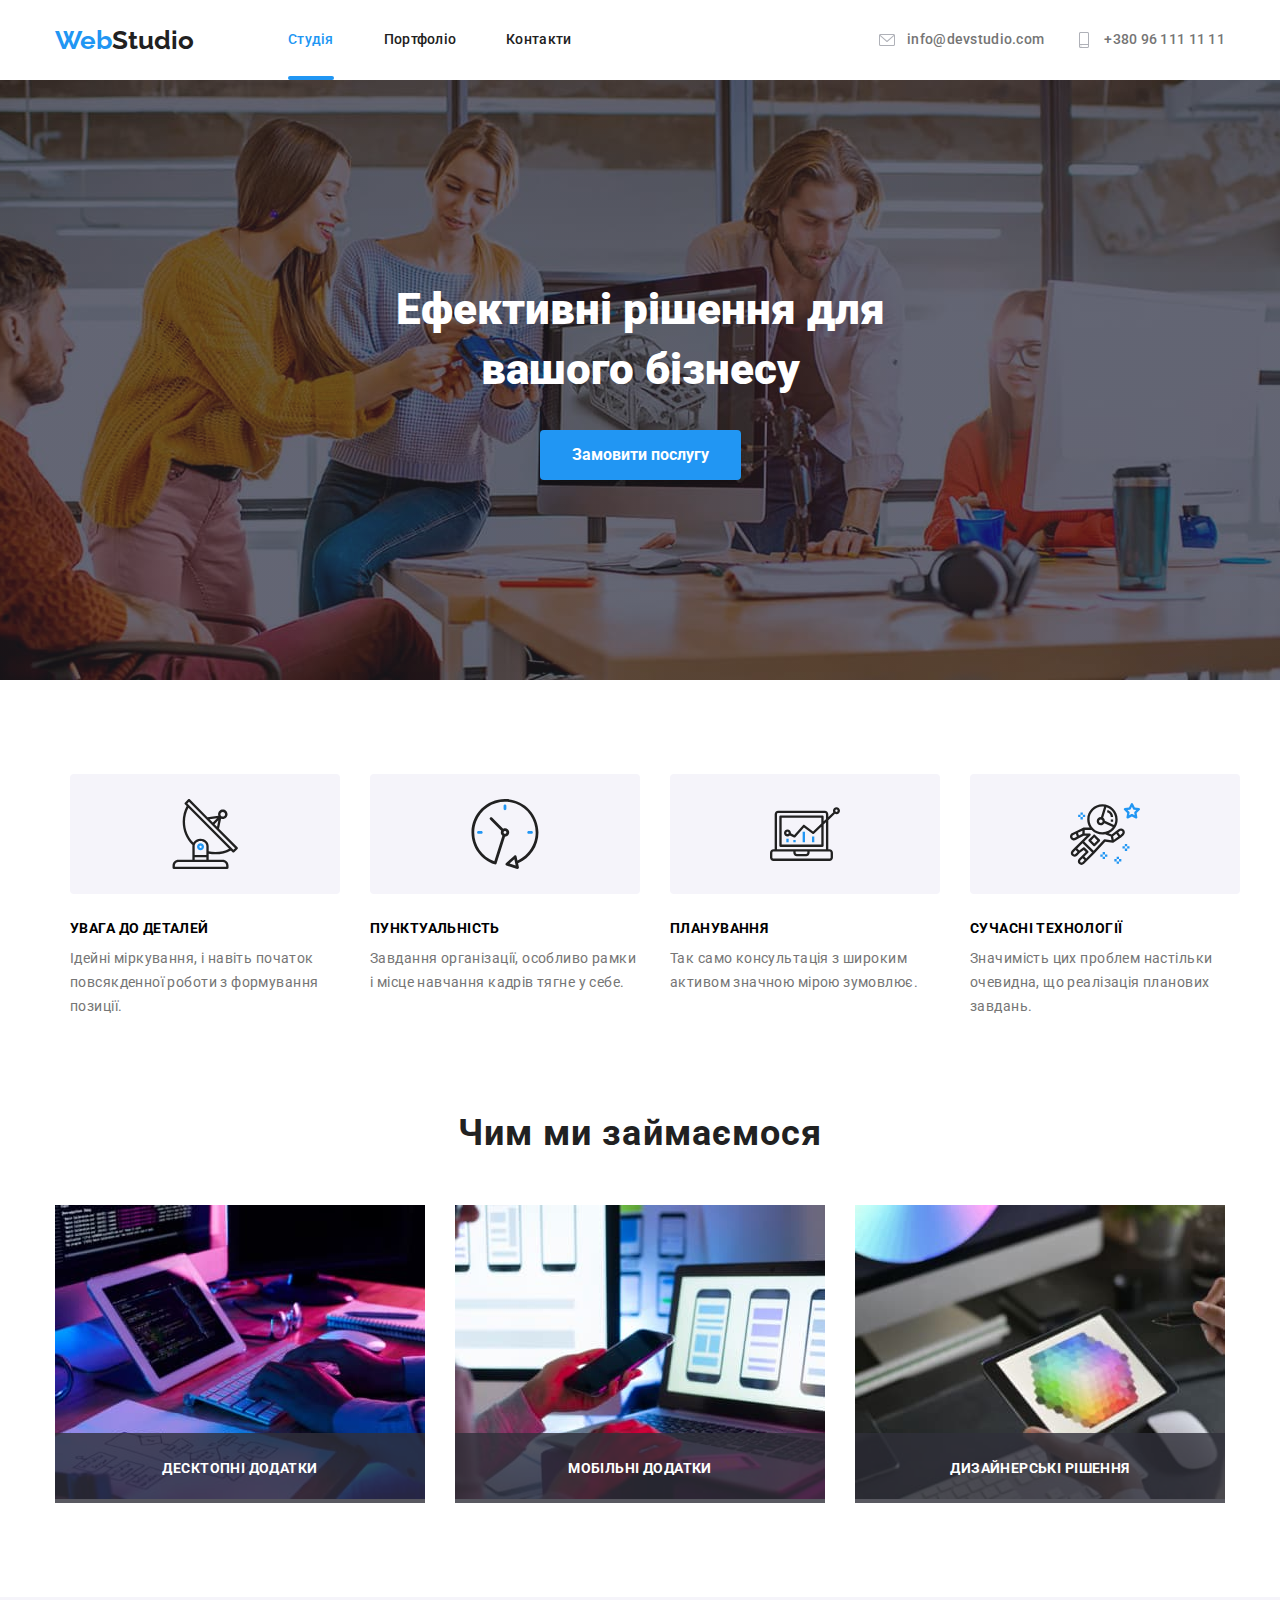
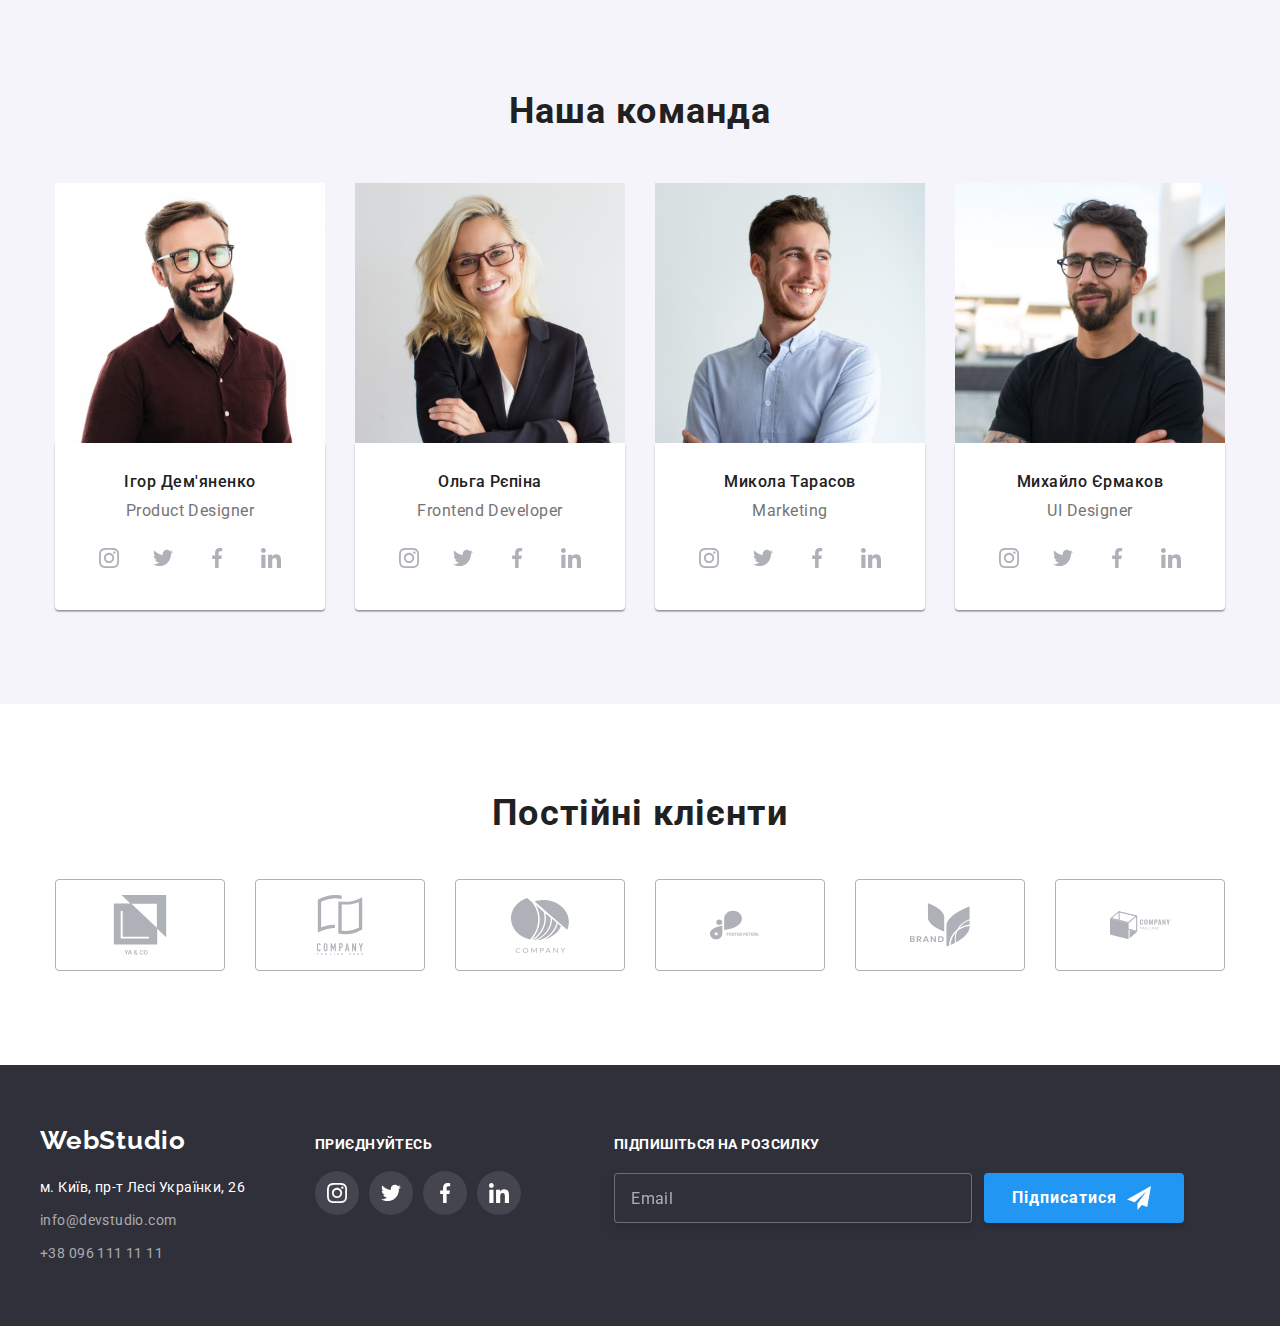
==== commit d03fa838: "v7.001" ====
--- a/index.html
+++ b/index.html
@@ -14,27 +14,28 @@
 <body>
     
     <header class="header">
-            <div class="conteiner div-header">
-                    <a class="logo-studio" href="./index.html"><span class="logo-web">Web</span>Studio</a>
-            
-                    
-
-                        <nav class="nav-link">
-                            <ul class="nav-links">   
-                                
-                                <li class="link-item"><a href="#" class="link current">Студія</a></li>
-                                <li class="link-item"><a href="./portfolio.html" class="link">Портфоліо</a></li>
-                                <li class="link-item"><a href="" class="link">Контакти</a></li>
+            <div class="header-box  header-box--conteiner header-box--div-header">
+                    <a class="header__logo-studio" href="./index.html"><span class="header__logo-web">Web</span>Studio</a>
+            
+                    
+
+                        <nav>
+                            <ul class="site-nav">   
+                                
+                                <li class="site-nav__item"><a href="#" class="site-nav__link    site-nav__link--current">Студія</a></li>
+                                <li class="site-nav__item"><a href="./portfolio.html" class="site-nav__link">Портфоліо</a></li>
+                                <li class="site-nav__item"><a href="" class="site-nav__link">Контакти</a></li>
                             </ul>
                 
                         </nav>
                     
                         
-                        <ul class="link-contacts">
-                            <li class="link-item"> 
-                                        <a href="mailto:info@devstudio.com" class="mailto">
+                        <ul class="contacts">
+
+                            <li class="contacts__item"> 
+                                        <a href="mailto:info@devstudio.com" class="contacts-link__mailto">
                                         
-                                            <svg class="header-icons" width="20px" height="16px">
+                                            <svg class="contacts__icons" width="20px" height="16px">
                                             
                                                 <use href="./images/icons.svg#icon-envelope"></use>
                                             
@@ -45,9 +46,9 @@
                                         </a>
                              </li>
 
-                            <li class="link-item"> 
-                                    <a href="tel:+380961111111" class="tel">
-                                        <svg class="header-icons" width="20px" height="16px">
+                            <li class="contacts__item"> 
+                                    <a href="tel:+380961111111" class="contacts-link__tel">
+                                        <svg class="contacts__icons" width="20px" height="16px">
                                         
                                             <use href="./images/icons.svg#icon-smartphone"></use>
                                         
@@ -62,31 +63,30 @@
     </header>
    
     <main>
-        <div class="overlay">
-            <section class="tittle-section section">
-                <h1 class="tittle" >Ефективні рішення для<br> вашого бізнесу</h1>
-                <button data-modal-open type="button" class="tittle-button">Замовити послугу</button>
-            </section>
-        </div>
+        
+        <section class="tittle-section section">
+            <h1 class="tittle-section__heading" >Ефективні рішення для<br> вашого бізнесу</h1>
+            <button data-modal-open type="button" class="tittle-section__button">Замовити послугу</button>
+        </section>
 
         <!--Переваги-->
 
-        <section  class="section-two section">
+        <section  class="section-advantages section">
             <div class="conteiner">
                 <h2 class="visually-hidden">Наші Переваги</h2>
                 
 
                 
-                <ul class="section-two-flex">
+                <ul class="section-advantages__list">
                     <li>
-                        <div class="our-advantages-list">
-                            
-                            <svg class="our-advantages-icons" width="70px" height="70px">
+                        <div class="section-advantages__box">
+                            
+                            <svg class="section-advantages__icon" width="70px" height="70px">
                         
-                            <use href="./images/icons.svg#icon-Group"></use>
-                        
+                                    <use href="./images/icons.svg#icon-Group"></use>    
                         </svg>
                     </div>
+
                         <h3>Увага до деталей</h3>
                         <p>Ідейні міркування, і навіть початок повсякденної роботи з формування позиції.</p>
                     </li>
@@ -94,8 +94,8 @@
 
 
                     <li>
-                        <div class="our-advantages-list">
-                            <svg class="our-advantages-icons" width="70px" height="70px">
+                        <div class="section-advantages__box">
+                            <svg class="section-advantages__icon" width="70px" height="70px">
                             
                                 <use href="./images/icons.svg#icon-clock"></use>
                             
@@ -107,8 +107,8 @@
                     </li>
                     
                     <li>
-                        <div class="our-advantages-list">
-                            <svg class="our-advantages-icons" width="70px" height="70px">
+                        <div class="section-advantages__box">
+                            <svg class="section-advantages__icon" width="70px" height="70px">
                             
                                 <use href="./images/icons.svg#icon-diagram"></use>
                             
@@ -119,8 +119,8 @@
                     </li>
 
                     <li>
-                        <div class="our-advantages-list">
-                            <svg class="our-advantages-icons" width="70px" height="70px">
+                        <div class="section-advantages__box">
+                            <svg class="section-advantages__icon" width="70px" height="70px">
                             
                                 <use href="./images/icons.svg#icon-astronaut"></use>
                             
--- a/css/styles.css
+++ b/css/styles.css
@@ -8,7 +8,7 @@
 }
 /*-------------------------------------------------header-------------------------------------------*/
 
-.logo-web {
+.header__logo-web {
     color: var(--accent-color);
     font-family: 'Raleway';
     font-style: normal;
@@ -18,7 +18,7 @@
    
 }
 
-.logo-studio {
+.header__logo-studio {
         color: var(--tittle-text-color);
         font-family: 'Raleway';
         font-style: normal;
@@ -29,10 +29,10 @@
         margin-right: 94px;
         
 }
-.div-header { 
+.header-box--div-header { 
  display: flex;
 } 
-.link {
+.site-nav__link {
 
     position: relative;
 
@@ -47,7 +47,7 @@
     display: block;               
 }
 
-.link::after { 
+.site-nav__link::after { 
     position: absolute;
     content: '';
     width: 100%;
@@ -62,20 +62,20 @@
     transition: 250ms var(--timing-function);
 }
 
-.link:hover::after { 
+.site-nav__link:hover::after { 
     opacity: 1;
 }
-.current::after { opacity: 1;}
-.current {
+.site-nav__link--current::after { opacity: 1;}
+.site-nav__link--current {
     color: var(--accent-color);
     
 }
 
-.link:hover , .link-footer:hover { 
+.site-nav__link:hover , .site-nav__link-footer:hover { 
     color:var(--accent-color); 
     transition: 250ms  var(--timing-function);
 }
-.link:focus, .link-footer:focus { 
+.site-nav__link:focus, .site-nav__link-footer:focus { 
     color: var(--accent-color); 
     transition: 250ms var(--timing-function);
 }
@@ -83,7 +83,7 @@
 a {text-decoration: none;}
 li {list-style: none;}
     
-.mailto { 
+.contacts-link__mailto { 
             
             font-family: 'Roboto';
             font-style: normal;
@@ -95,15 +95,17 @@
             padding: 32px 0px;
             display: flex;
             align-items: center;
+            margin-right: 30px;
+            
 
             
              
 }
             
-.mailto:hover , .tel:hover , .footer-adress:hover {color: var(--accent-color); transition: 250ms var(--timing-function);}
-.mailto:focus, .tel:focus, .footer-adress:focus   {color: var(--accent-color); transition: 250ms var(--timing-function);} 
-
-.tel    { 
+.contacts-link__mailto:hover , .contacts-link__tel:hover , .footer-adress:hover {color: var(--accent-color); transition: 250ms var(--timing-function);}
+.contacts-link__mailto:focus, .contacts-link__tel:focus, .footer-adress:focus   {color: var(--accent-color); transition: 250ms var(--timing-function);} 
+
+.contacts-link__tel  { 
                 font-family: 'Roboto';
                 font-style: normal;
                 font-weight: 500;
@@ -121,7 +123,7 @@
 
 /* -----------------------------------------------------------tittle------------------------------------------------------------ */
 
-.tittle { 
+.tittle-section__heading { 
             font-family: 'Roboto';
             font-style: normal;
             font-weight: 900;
@@ -141,7 +143,7 @@
 
 
 
-.tittle-button {
+.tittle-section__button {
         background-color: var(--accent-color);
         box-shadow: 0px 4px 4px rgba(0, 0, 0, 0.15);
         border-radius: 4px; 
@@ -170,40 +172,10 @@
     padding-top: 94px;
 }
 
-.tittle-button:hover { background-color :steelblue ; transition: 250ms var(--timing-function);}
+.tittle-section__button:hover { background-color :steelblue ; transition: 250ms var(--timing-function);}
 
 /* ------------------------------------------------------------section-two------------------------------------------------------------- */
 
-.section-two  h3 { 
-        font-family: 'Roboto';
-        font-style: normal;
-        font-weight: 700;
-        font-size: 14px;
-        line-height: 1.14;
-        letter-spacing: 0.03em;
-        text-transform: uppercase;
-        margin-bottom: 10px;
-}
-.section-two-flex { 
-    display: flex;
-    
-    justify-content: center;
-}
-.section-two-flex li {
-    margin-left: 30px;
-    width: 270px; 
-   
-}
-.section-two-flex li:first-child { margin: 0;}
-.section-two p { 
-        font-family: 'Roboto';
-        font-style: normal;
-        font-weight: 400;
-        font-size: 14px;
-        line-height: 1.71;
-        letter-spacing: 0.03em;
-        color: var(--paragraf-text-color);
-}
 /* ------------------------------------------------------------section-three------------------------------------------------------------- */
 
 .tittle-photo  { padding-top: 0px;
@@ -655,7 +627,7 @@
 
 
 
-.header , .nav-links , .link-contacts 
+.header , .site-nav , .contacts
 { 
     display: flex;
     
@@ -664,20 +636,20 @@
 
 
 
-.nav-links li { margin-right: 50px ;}
-
-.nav-links .link-item:last-child {margin: 0px;}
-
-.link-contacts .link-item + .link-item { margin-left: 34px;}
+.site-nav li { margin-right: 50px ;}
+
+.site-nav .site-nav__item:last-child {margin: 0px;}
+
+.contacts .site-nav__item + .site-nav__item { margin-left: 34px;}
 
 .header {
     box-shadow: 0px 1px 0px rgba(0, 0, 0, 0.12);
 }
 
-.nav-links { margin:0 }
-
-
-.link-contacts , .nav-links {
+.site-nav { margin:0 }
+
+
+.contacts , .site-nav {
     
     margin-left: auto;
     
@@ -686,7 +658,7 @@
 
 
 
-.conteiner {
+.header-box--conteiner {
     width: 1200px;
     
     padding: 0px 15px;
@@ -723,15 +695,6 @@
     justify-content: center;
 }
 
-.our-advantages-list { display: flex;
-    align-items: center;
-    justify-content: center;
-    margin-bottom: 27px;
-    background: #F5F4FA;
-    border-radius: 4px;
-    width: 270px;
-    height: 120px;
-}
 
 .tittle-section {
   
@@ -761,27 +724,27 @@
 
 
 
-.header-icons { 
+.contacts__icons { 
     fill: var(--icons-text-color);
     margin-right: 10px; 
 }
 
-.mailto:hover .header-icons {
+.contacts-link__mailto:hover .contacts__icons {
     fill: var(--accent-color);
     transition: 250ms var(--timing-function);
 }
-.tel:hover .header-icons { 
+.contacts-link__tel:hover .contacts__icons { 
     fill: var(--accent-color);
     transition: 250ms var(--timing-function);
 }
 
 
-.mailto:focus .header-icons {
+.contacts-link__mailto:focus .contacts__icons {
     fill: var(--accent-color);
     transition: 250ms var(--timing-function);
 }
 
-.tel:focus .header-icons {
+.contacts-link__tel:focus .contacts__icons {
     fill: var(--accent-color);
     transition: 250ms var(--timing-function);
 }
@@ -792,15 +755,9 @@
 
 
 
-/*------------------our-advantages-list------------------*/
-.our-advantages-list { 
-    display: flex;
-    
-    
-    gap: 35px;
-    margin-bottom: 27px;
-}
-.our-advantages-item { 
+/*------------------section-advantages------------------*/
+
+.section-advantages__box { 
     background: #F5F4FA;
     border-radius: 4px;
     
@@ -809,9 +766,46 @@
     justify-content: center;
     width: 270px;
     height: 120px;
-}
-
-
+    gap: 35px;
+        margin-bottom: 27px;
+}
+
+.section-advantages h3 {
+    font-family: 'Roboto';
+    font-style: normal;
+    font-weight: 700;
+    font-size: 14px;
+    line-height: 1.14;
+    letter-spacing: 0.03em;
+    text-transform: uppercase;
+    margin-bottom: 10px;
+}
+
+.section-advantages__list {
+    display: flex;
+
+    justify-content: center;
+}
+
+.section-advantages li {
+    margin-left: 30px;
+    width: 270px;
+
+}
+
+.section-advantages-list li:first-child {
+    margin: 0;
+}
+
+.section-advantages p {
+    font-family: 'Roboto';
+    font-style: normal;
+    font-weight: 400;
+    font-size: 14px;
+    line-height: 1.71;
+    letter-spacing: 0.03em;
+    color: var(--paragraf-text-color);
+}
 
 
 
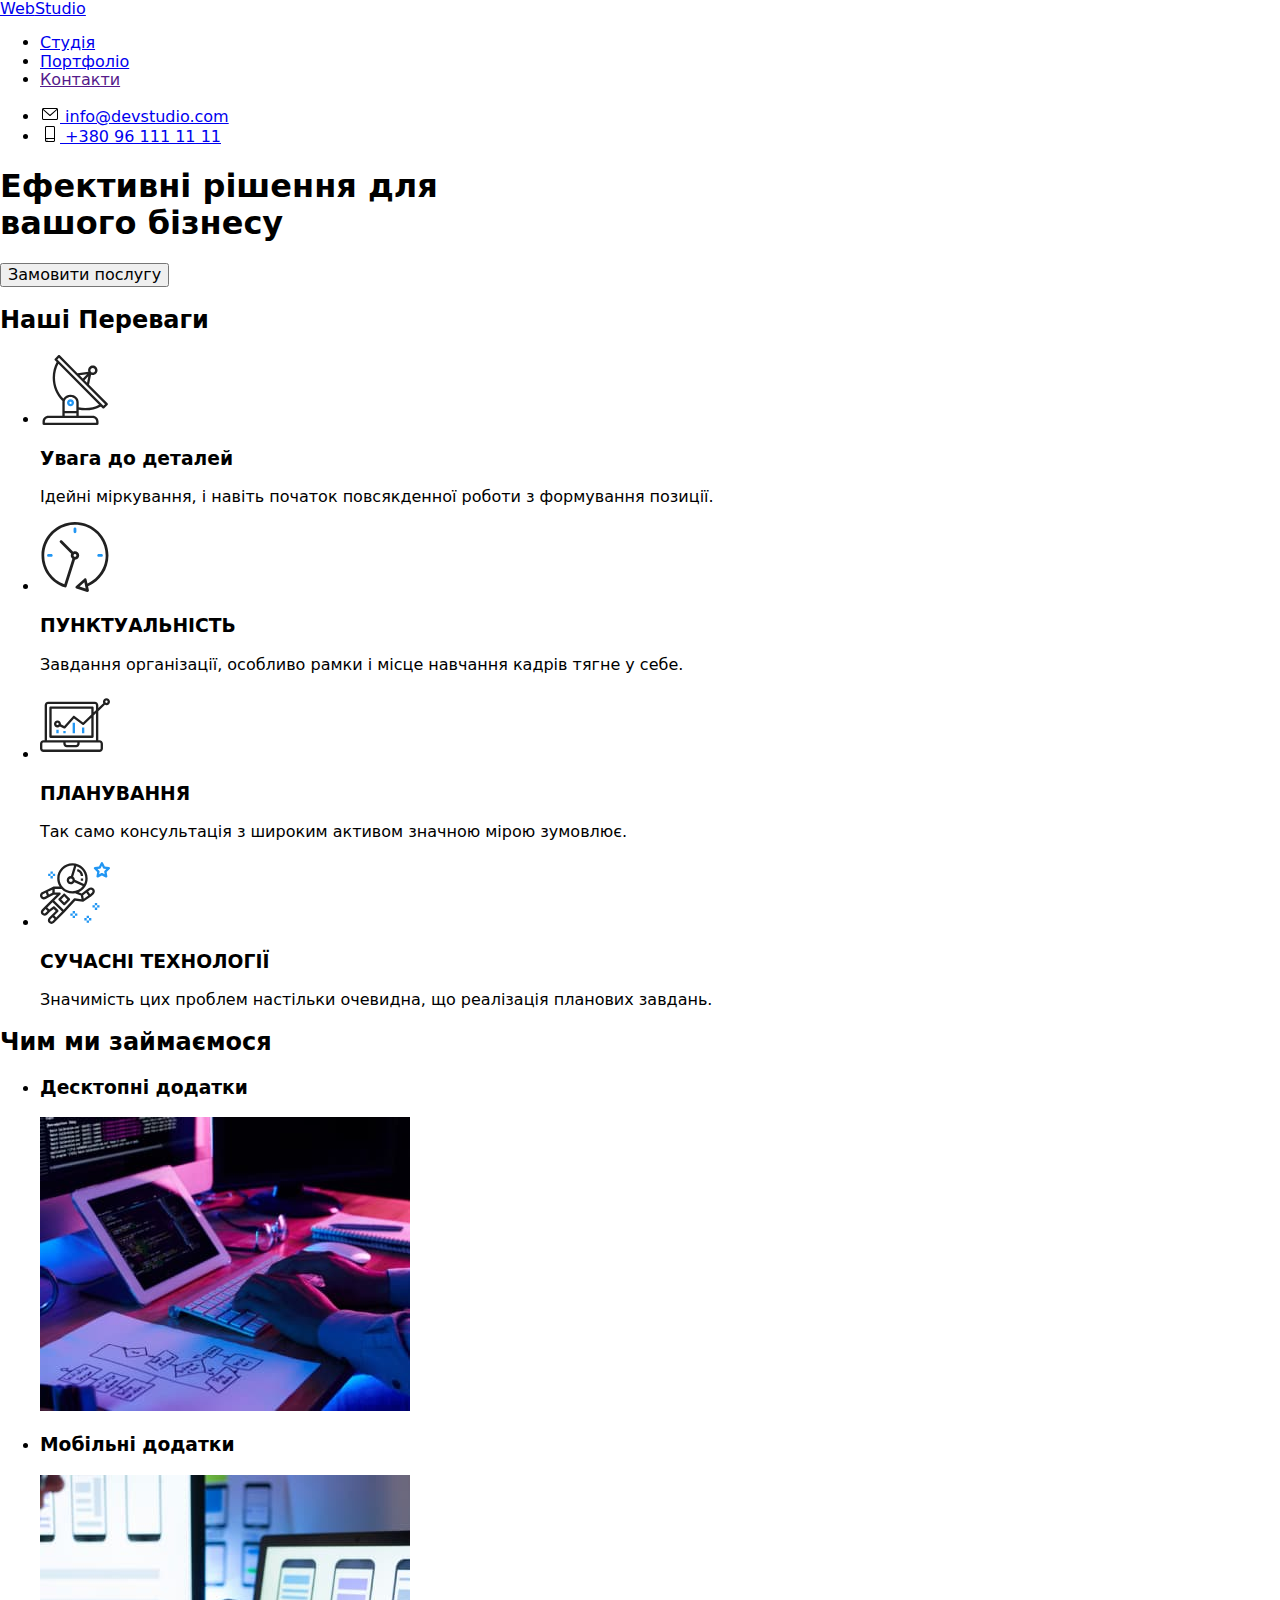
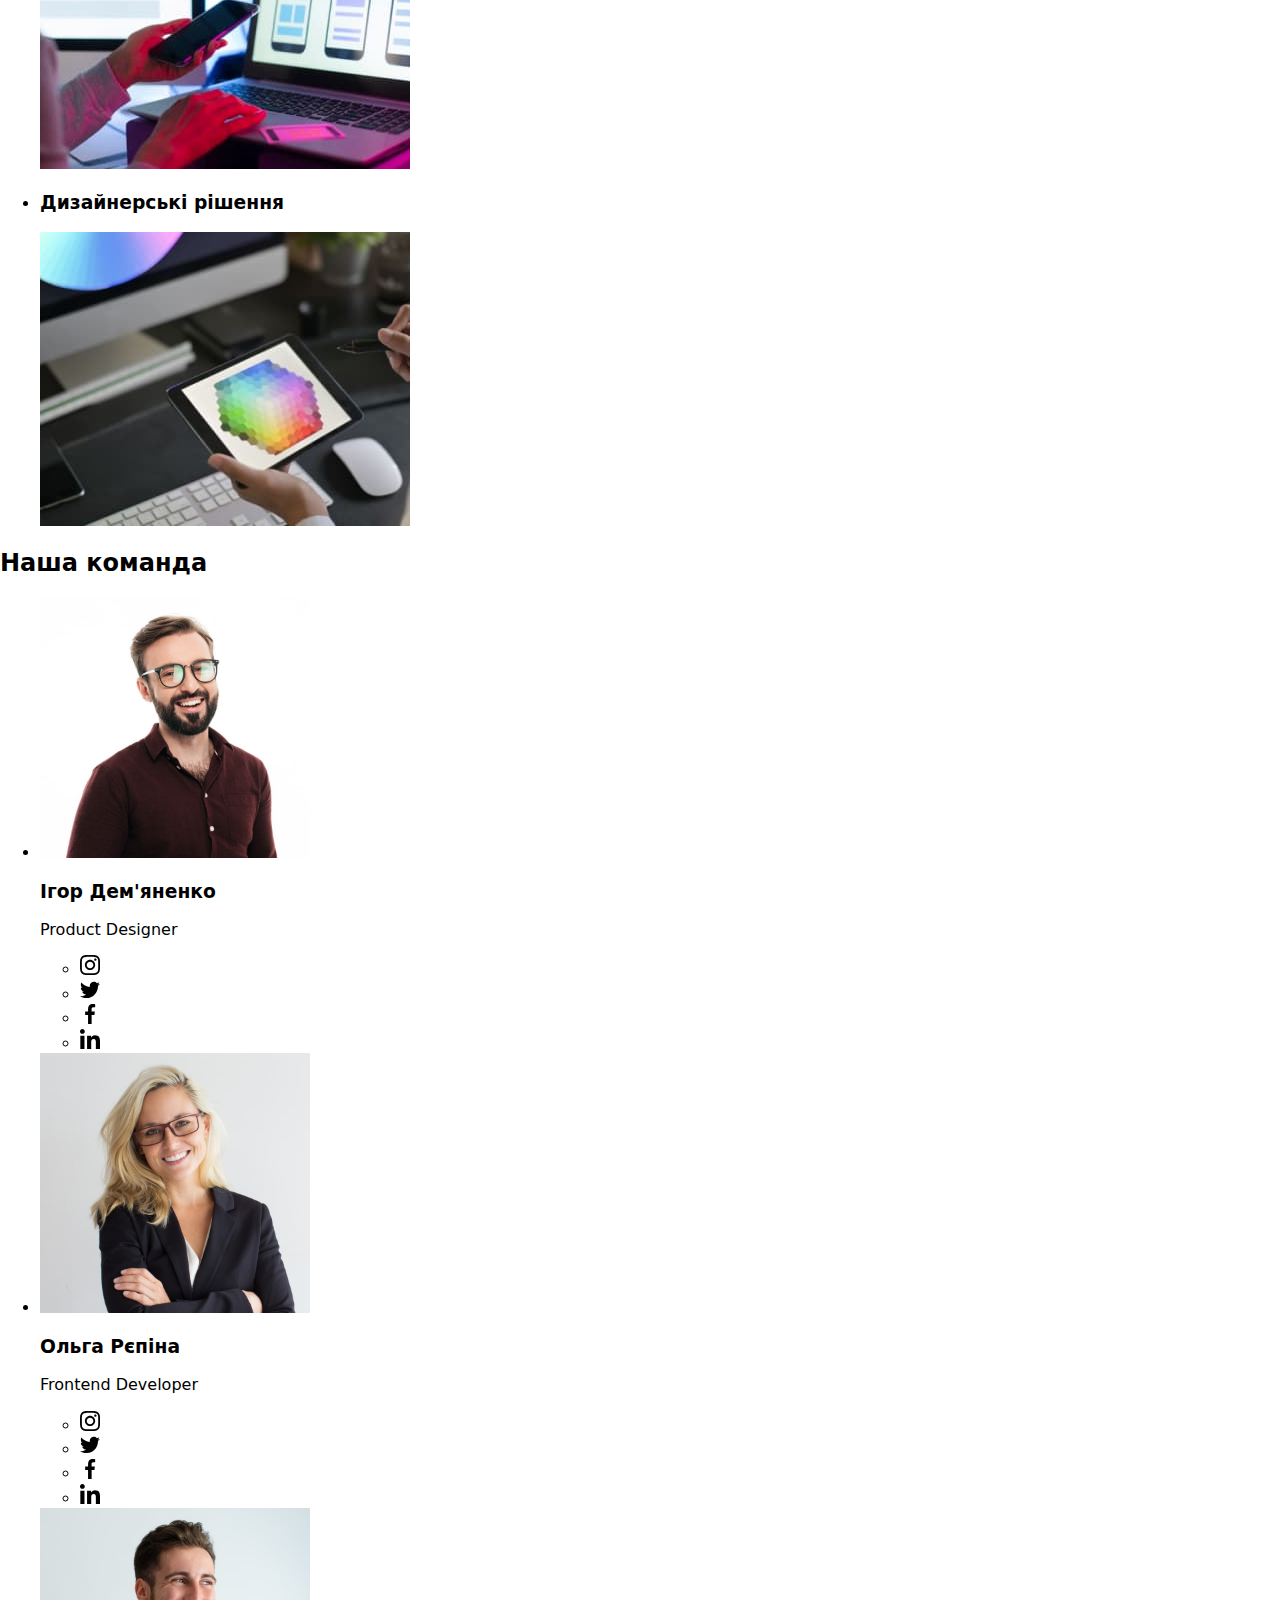
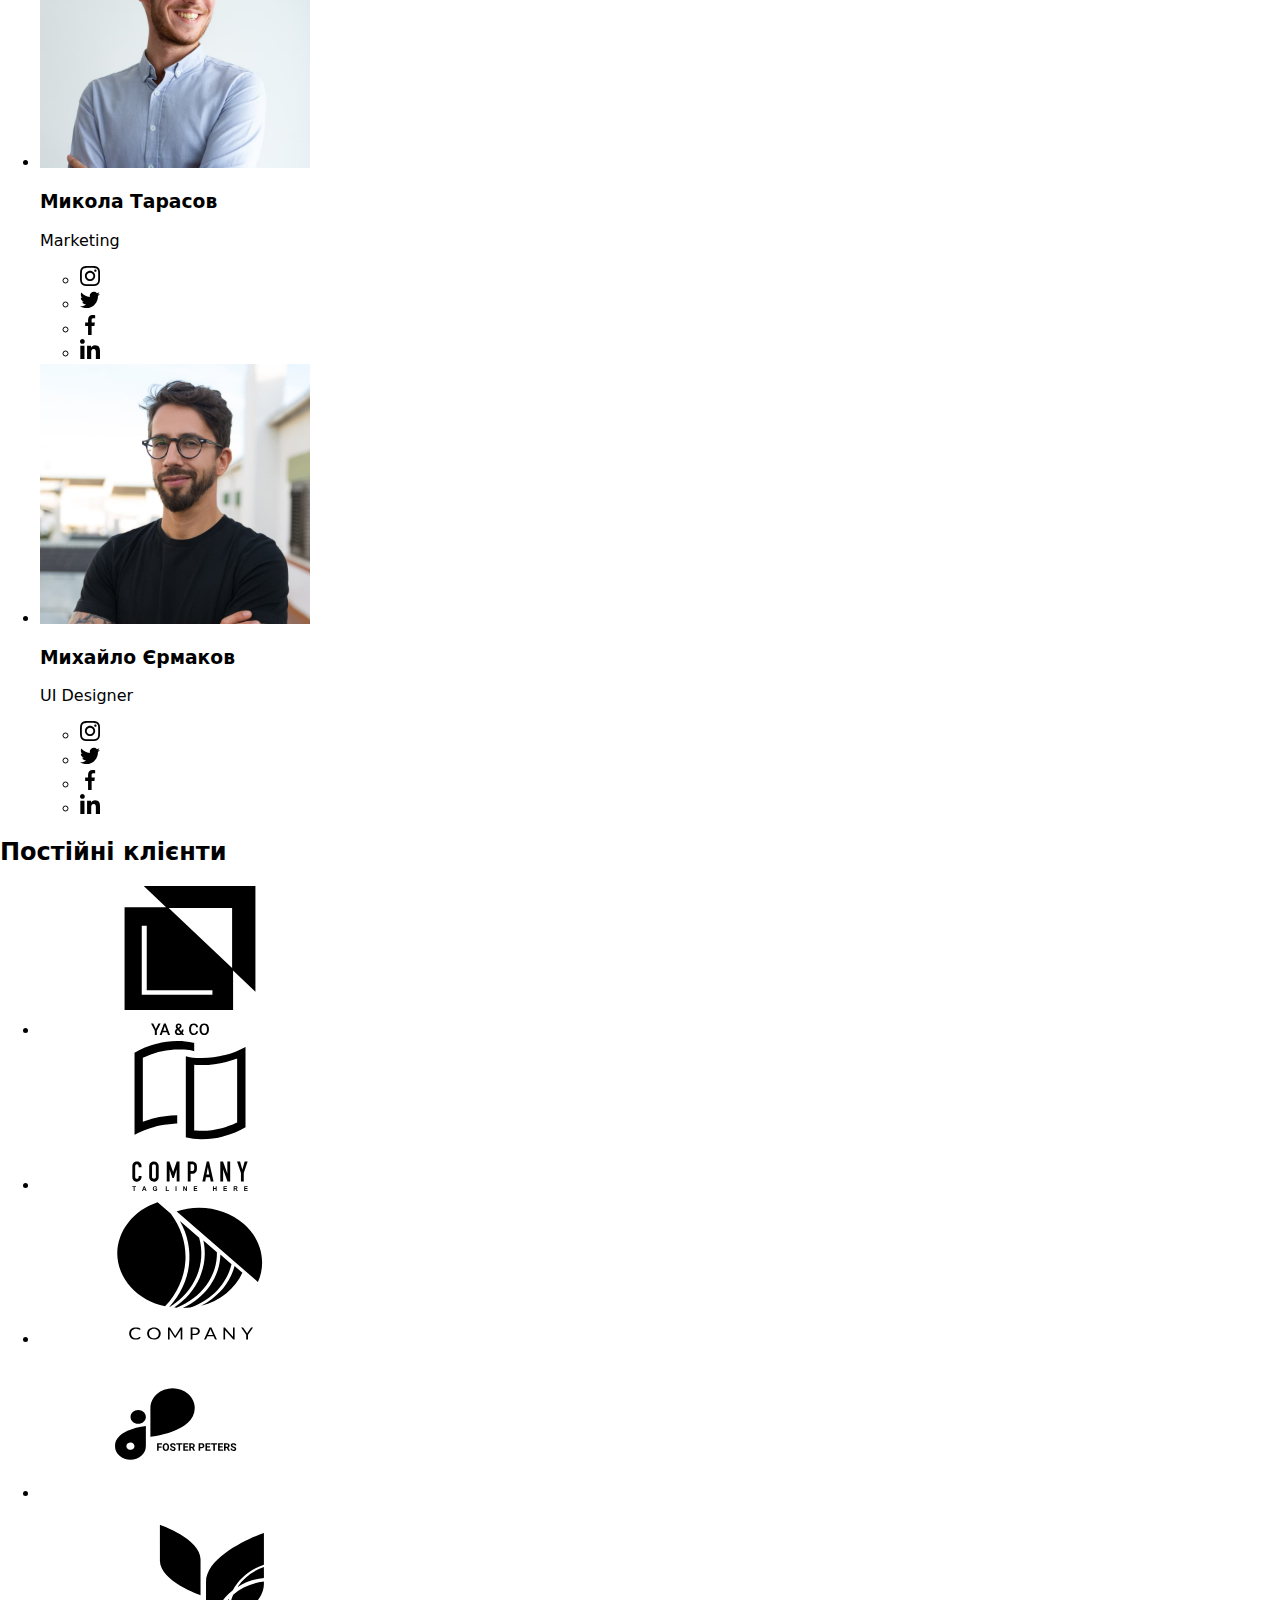
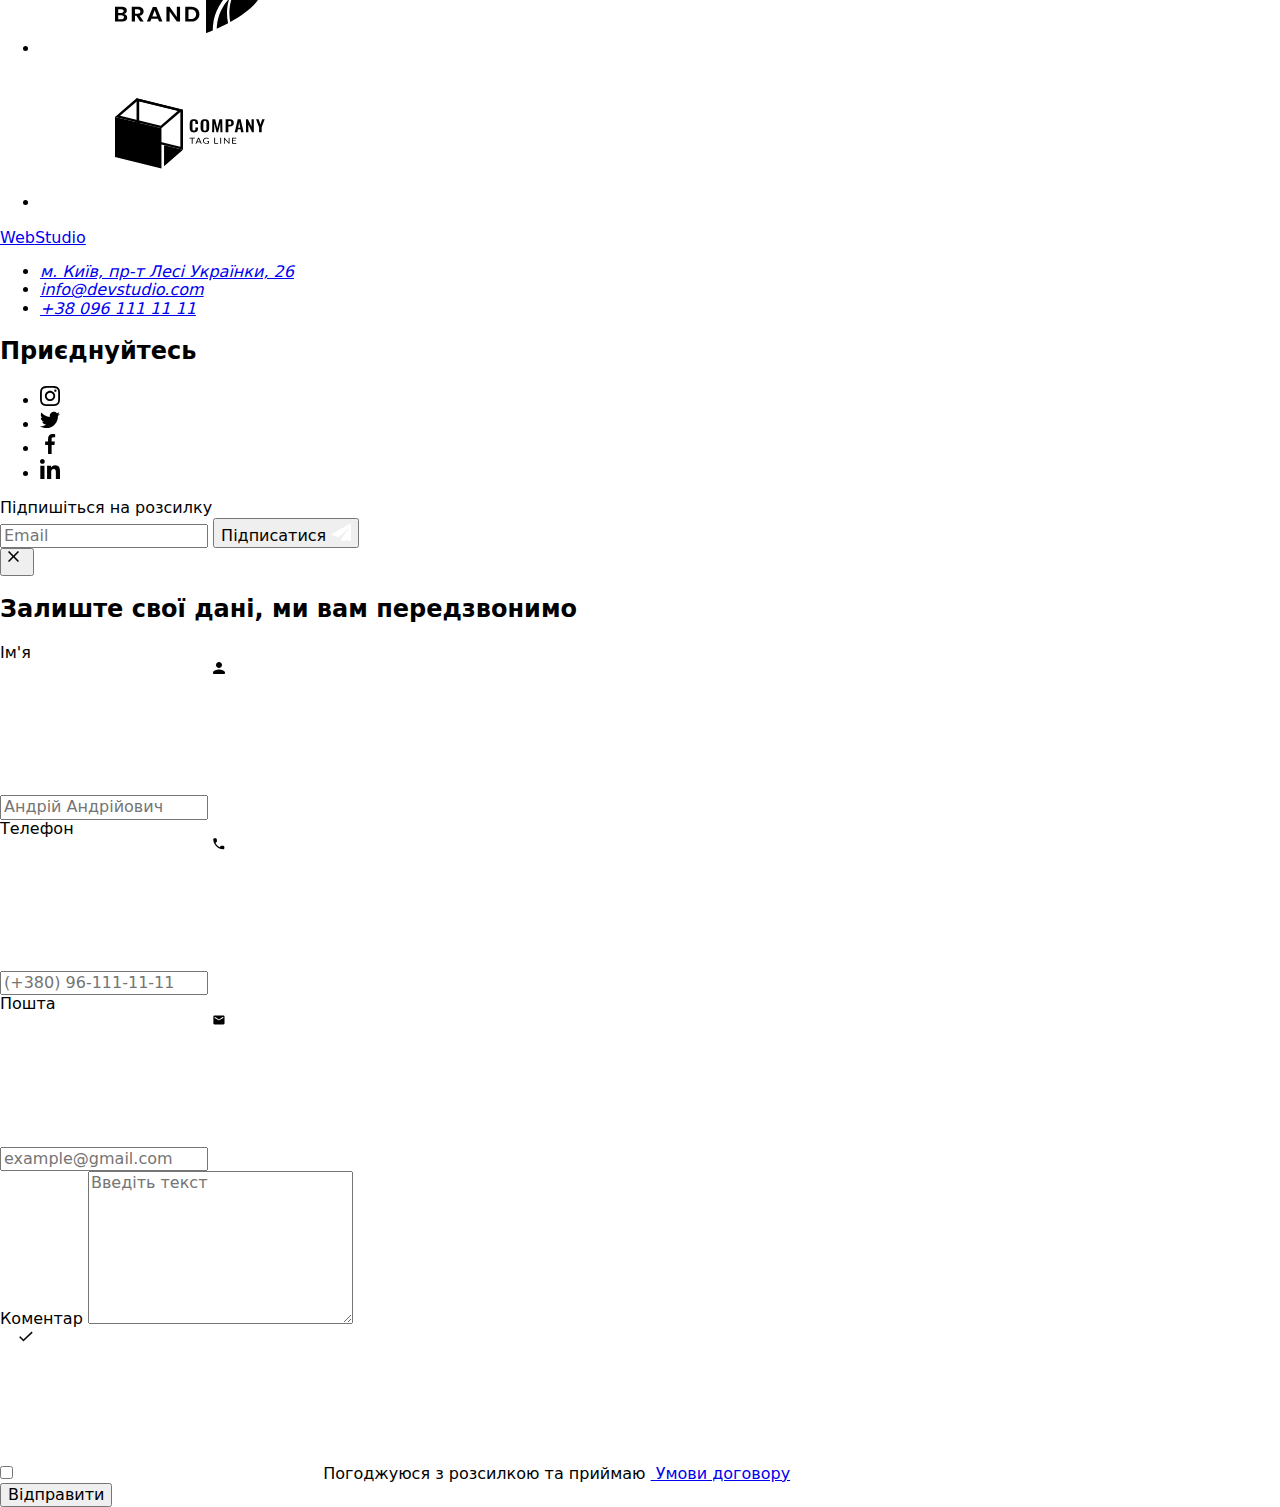
==== commit 3bf8826b: "v7.003" ====
--- a/index.html
+++ b/index.html
@@ -9,7 +9,7 @@
     <link rel="preconnect" href="https://fonts.gstatic.com" crossorigin>
     <link href="https://fonts.googleapis.com/css2?family=Raleway:wght@700&family=Roboto:wght@400;500;700;900&display=swap" rel="stylesheet">
     <link rel="stylesheet" href="https://cdnjs.cloudflare.com/ajax/libs/modern-normalize/1.1.0/modern-normalize.min.css">
-    <link rel="stylesheet" href="./css/styles.css">
+    <link rel="stylesheet" href="./dist/css/main.min.css">
 </head>
 <body>
     
@@ -33,7 +33,7 @@
                         <ul class="contacts">
 
                             <li class="contacts__item"> 
-                                        <a href="mailto:info@devstudio.com" class="contacts-link__mailto">
+                                        <a href="mailto:info@devstudio.com" class="contacts__mailto-link">
                                         
                                             <svg class="contacts__icons" width="20px" height="16px">
                                             
@@ -47,7 +47,7 @@
                              </li>
 
                             <li class="contacts__item"> 
-                                    <a href="tel:+380961111111" class="contacts-link__tel">
+                                    <a href="tel:+380961111111" class="contacts__tel-link">
                                         <svg class="contacts__icons" width="20px" height="16px">
                                         
                                             <use href="./images/icons.svg#icon-smartphone"></use>
@@ -187,7 +187,11 @@
                     
                     <li class="team-card">
                         
-                            <img src="./images/1.jpg" alt="фото робітника" width="270">
+                            
+                        
+                        <img src="./images/1.jpg" alt="фото робітника" width="270">
+                        
+                        
                         <div class="div-team-card">
                             <h3>Ігор Дем'яненко</h3>
                             <p>Product Designer</p>
@@ -480,103 +484,104 @@
     <footer class="footer">
         <div class="conteiner-footer">
             <div class="text-footer">
-                <a class="logo-studio-footer" href="/index.html"><span class="logo-web">Web</span>Studio</a>
-
-            
-            <address> 
-
-                
-
-                <ul class="link-footer-css">
-                    <li>
-                        <a  href="https://goo.gl/maps/pFW4mfFTcQWzBByp8" target="_blank " rel="noreferrer noopener" class="footer-adress">м. Київ, пр-т Лесі Українки, 26</a>
-                    </li>
-
-                    <li>
-                        <a href="mailto:info@devstudio.com" class="link-footer">info@devstudio.com</a>
-                    </li>
-
-                    <li>
-                    <a href="tel:+380961111111" class="link-footer">+38 096 111 11 11</a>
+                <a class="logo-studio-footer" href="/index.html"><span class="logo-web-footer">Web</span>Studio</a>
+    
+    
+                <address>
+    
+    
+    
+                    <ul class="link-footer-css">
+                        <li>
+                            <a href="https://goo.gl/maps/pFW4mfFTcQWzBByp8" target="_blank " rel="noreferrer noopener"
+                                class="footer-adress">м. Київ, пр-т Лесі Українки, 26</a>
+                        </li>
+    
+                        <li>
+                            <a href="mailto:info@devstudio.com" class="link-footer">info@devstudio.com</a>
+                        </li>
+    
+                        <li>
+                            <a href="tel:+380961111111" class="link-footer">+38 096 111 11 11</a>
+                        </li>
+                    </ul>
+                </address>
+            </div>
+    
+    
+            <div class="footer-soc-links">
+                <h2>Приєднуйтесь</h2>
+    
+                <ul class="footer-soc-list">
+                    <li class="footer-soc-item">
+                        <a href="#" class="footer-soc-link">
+    
+                            <svg class="footer-soc-icons" width="20px" height="20px">
+    
+                                <use href="./images/icons.svg#icon-instagram"></use>
+    
+                            </svg>
+                        </a>
+                    </li>
+    
+                    <li class="footer-soc-item">
+                        <a href="#" class="footer-soc-link">
+    
+                            <svg class="footer-soc-icons" width="20px" height="20px">
+    
+                                <use href="./images/icons.svg#icon-twitter"></use>
+    
+                            </svg>
+                        </a>
+                    </li>
+                    <li class="footer-soc-item">
+                        <a href="#" class="footer-soc-link">
+    
+                            <svg class="footer-soc-icons" width="20px" height="20px">
+    
+                                <use href="./images/icons.svg#icon-facebook"></use>
+    
+                            </svg>
+                        </a>
+                    </li>
+                    <li class="footer-soc-item">
+                        <a href="#" class="footer-soc-link">
+    
+                            <svg class="footer-soc-icons" width="20px" height="20px">
+    
+                                <use href="./images/icons.svg#icon-linkedin"></use>
+    
+                            </svg>
+                        </a>
                     </li>
                 </ul>
-            </address>
             </div>
-          
-
-        <div class="div-soc-links">
-            <h2>Приєднуйтесь</h2>
-
-            <ul class="footer-soc-list">
-            <li class="footer-soc-item">
-                <a href="#" class="footer-soc-link">
-        
-                    <svg class="footer-soc-icons" width="20px" height="20px">
-        
-                        <use href="./images/icons.svg#icon-instagram"></use>
-        
-                    </svg>
-                </a>
-            </li>
-        
-            <li class="footer-soc-item">
-                <a href="#" class="footer-soc-link">
-        
-                    <svg class="footer-soc-icons" width="20px" height="20px">
-        
-                        <use href="./images/icons.svg#icon-twitter"></use>
-        
-                    </svg>
-                </a>
-            </li>
-            <li class="footer-soc-item">
-                <a href="#" class="footer-soc-link">
-        
-                    <svg class="footer-soc-icons" width="20px" height="20px">
-        
-                        <use href="./images/icons.svg#icon-facebook"></use>
-        
-                    </svg>
-                </a>
-            </li>
-            <li class="footer-soc-item">
-                <a href="#" class="footer-soc-link">
-        
-                    <svg class="footer-soc-icons" width="20px" height="20px">
-        
-                        <use href="./images/icons.svg#icon-linkedin"></use>
-        
-                    </svg>
-                </a>
-            </li>
-            </ul>
-        </div>
-        <div class="subscribe-tg">
-            <form class="subscribe-tg-form">
-
-                <label for="mail">Підпишіться на розсилку</label>
-                <div class="subscribe-box">
-                    <input type="email" name="mail" id="mail" required placeholder="Email">
-
-                    
+            <div class="subscribe-tg">
+                <form class="subscribe-tg-form">
+    
+                    <label for="mail">Підпишіться на розсилку</label>
+                    <div class="subscribe-box">
+                        <input type="email" name="mail" id="mail" required placeholder="Email">
+    
+    
                         <button type="submit">Підписатися
                             <svg class="subscribe-icon" width="20px" height="20px">
-                            
+    
                                 <use href="./images/iconsend.svg#icon-send"></use>
-                            
+    
                             </svg>
                         </button>
-
-                </div>
-                    
-                
-            </form>
-
+    
+                    </div>
+    
+    
+                </form>
+    
+            </div>
+    
+    
+    
         </div>
-
-
-
-    </div>
     </footer>
 
     <div class="backdrop is-hidden" data-modal>
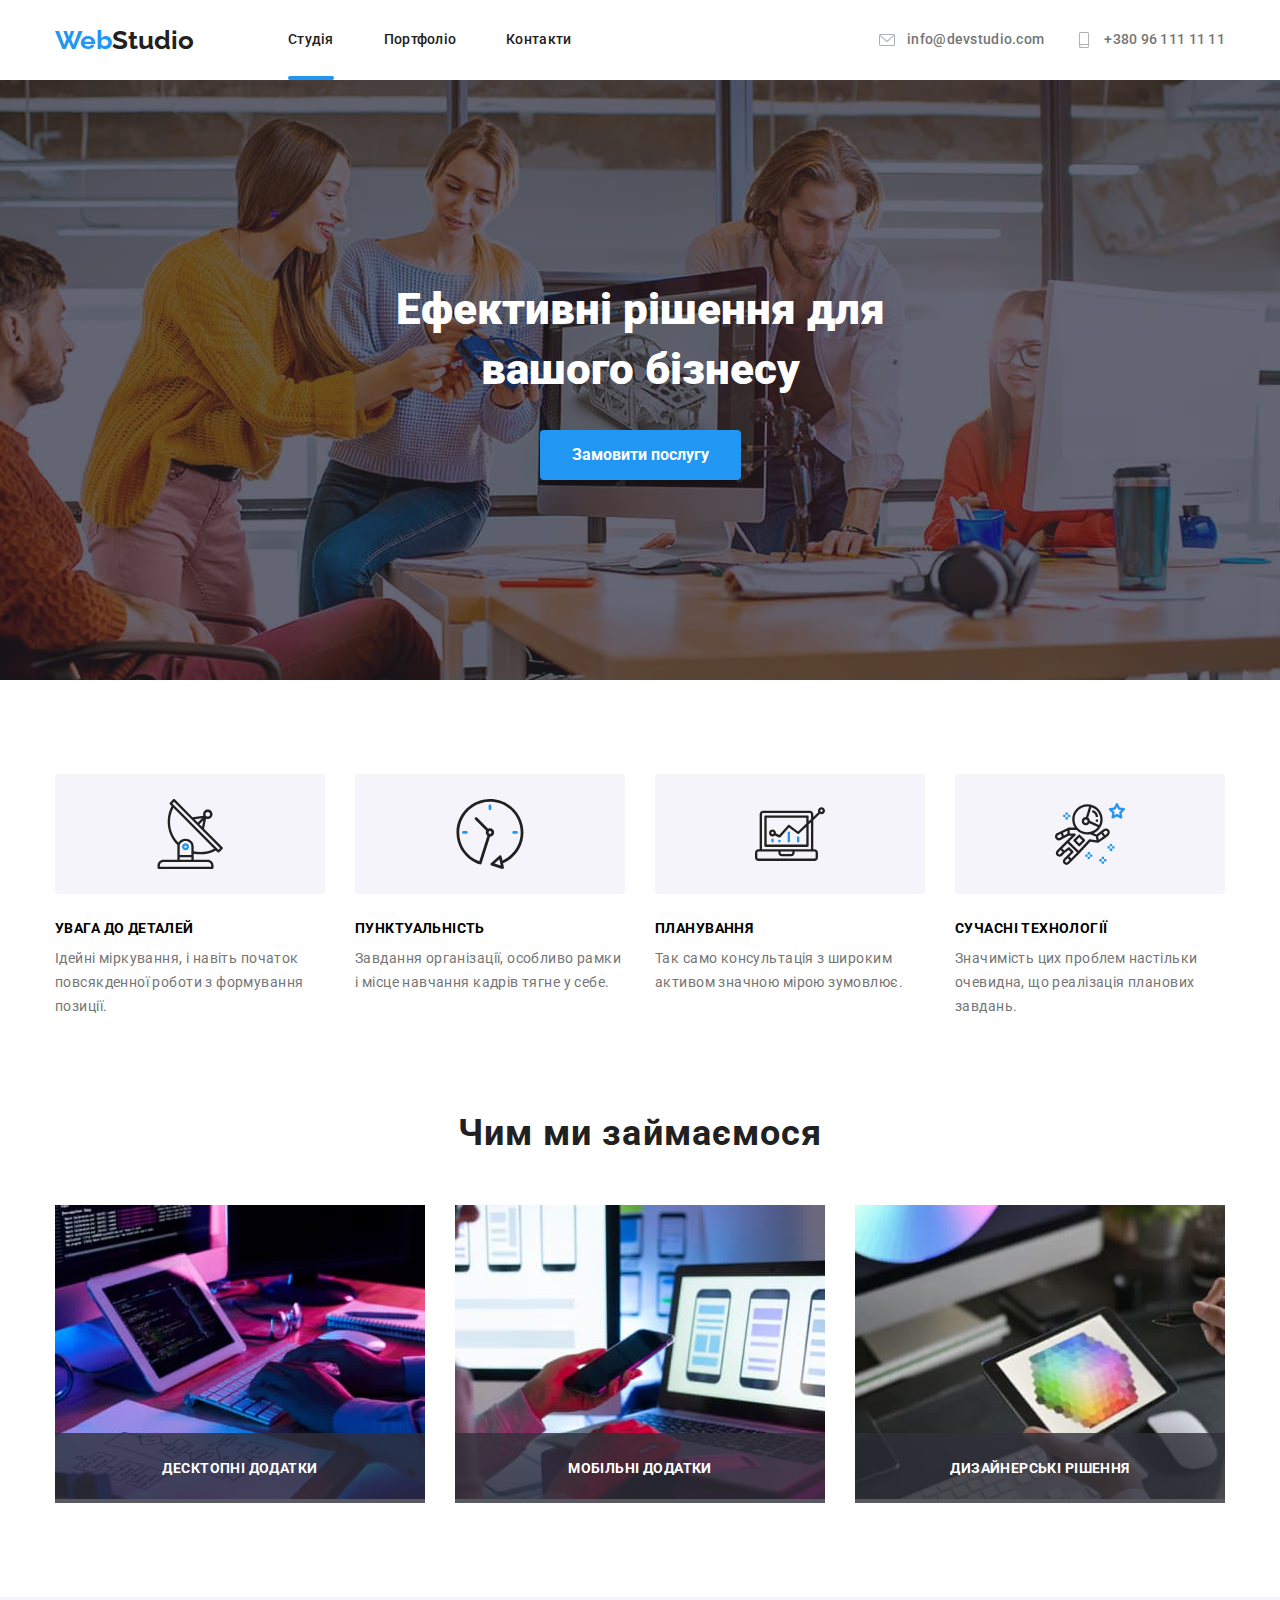
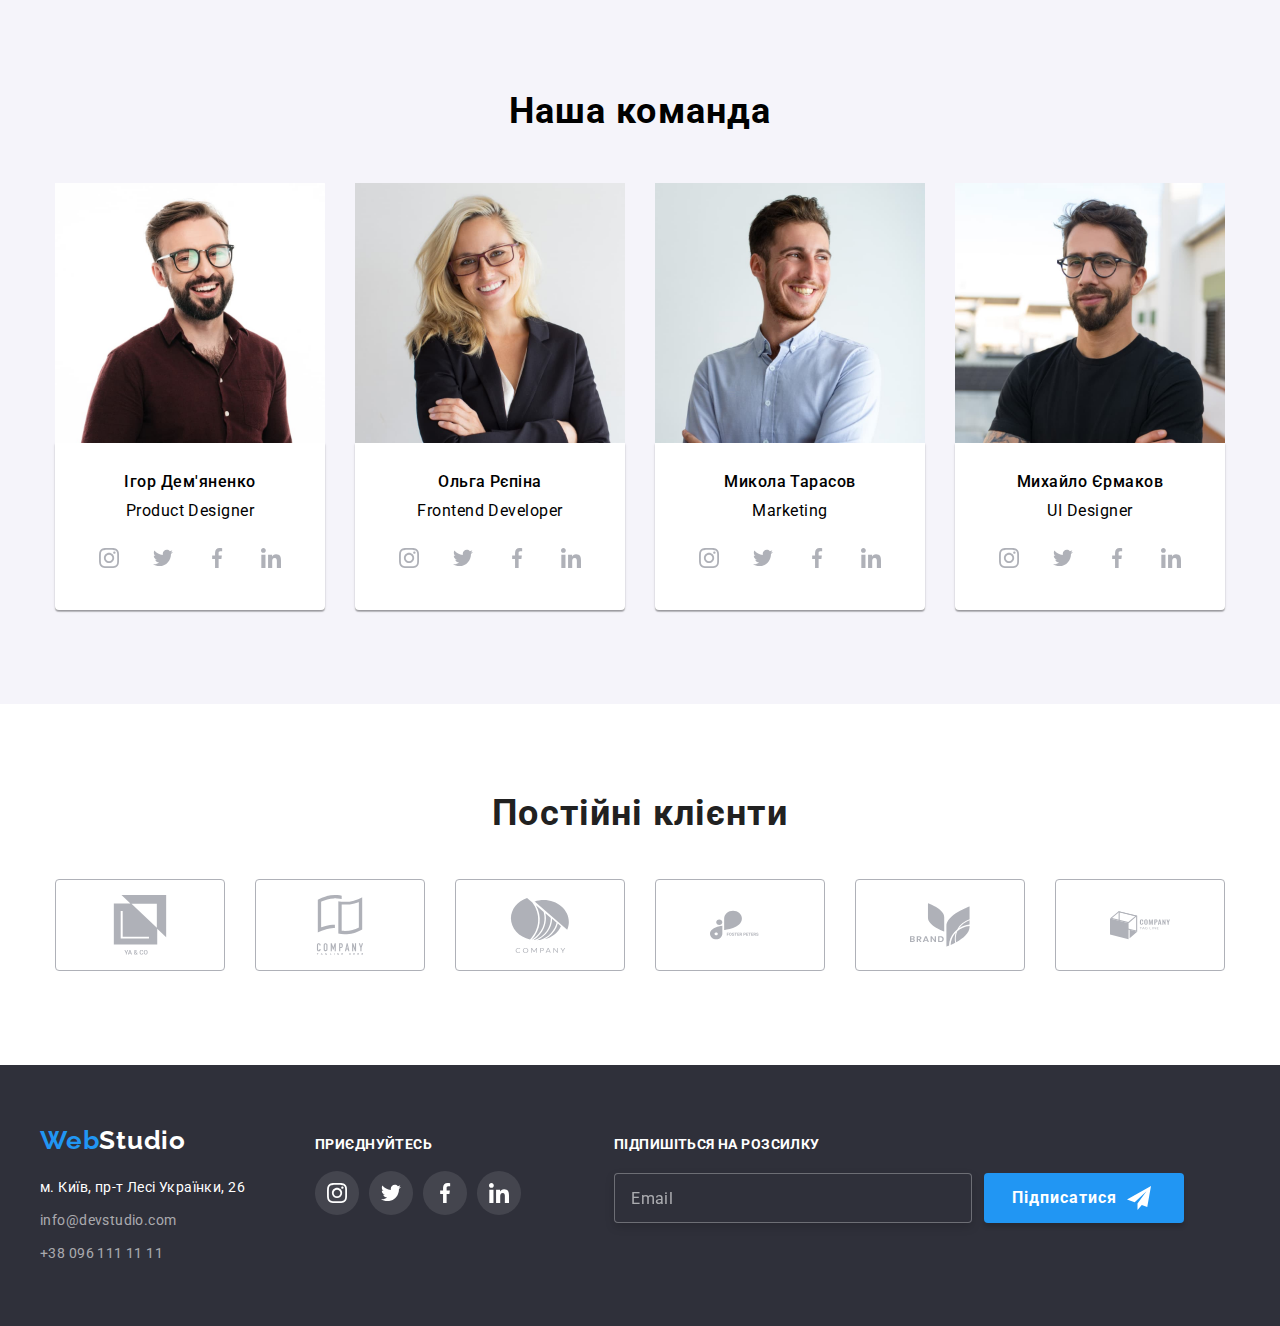
==== commit 94f8bbbf: "v7.005" ====
--- a/index.html
+++ b/index.html
@@ -9,7 +9,7 @@
     <link rel="preconnect" href="https://fonts.gstatic.com" crossorigin>
     <link href="https://fonts.googleapis.com/css2?family=Raleway:wght@700&family=Roboto:wght@400;500;700;900&display=swap" rel="stylesheet">
     <link rel="stylesheet" href="https://cdnjs.cloudflare.com/ajax/libs/modern-normalize/1.1.0/modern-normalize.min.css">
-    <link rel="stylesheet" href="./dist/css/main.min.css">
+    <link rel="stylesheet" href="./css/main.min.css">
 </head>
 <body>
     
--- a/css/main.min.css
+++ b/css/main.min.css
@@ -0,0 +1 @@
+a{text-decoration:none}li{list-style:none}h1,h2,h3,h4,h5,h6,p,ul{margin:0;padding:0}.section{padding-bottom:94px;padding-top:94px}.visually-hidden{position:absolute;width:1px;height:1px;margin:-1px;border:0;padding:0;white-space:nowrap;-webkit-clip-path:inset(100%);clip-path:inset(100%);clip:rect(0 0 0 0);overflow:hidden}.header{box-shadow:0px 1px 0px rgba(0,0,0,.12)}.header-box{display:flex;box-shadow:0px 1px 0px rgba(0,0,0,.12)}.header-box--conteiner{width:1200px;padding:0px 15px;align-items:center;margin-left:auto;margin-right:auto}.header__logo-studio{color:#212121;font-family:"Raleway";font-style:normal;font-weight:700;font-size:26px;line-height:31px;margin-right:94px}.header__logo-studio .header__logo-web{color:#2196f3;font-family:"Raleway";font-style:normal;font-weight:700;font-size:26px;line-height:1.19}.site-nav{display:flex;margin-left:auto;margin:0}.site-nav li{margin-right:50px}.site-nav .site-nav__item:last-child{margin:0px}.site-nav__link{position:relative;font-family:"Roboto";font-style:normal;font-weight:500;font-size:14px;line-height:1.14;letter-spacing:.02em;color:#212121;padding:32px 0px;display:block}.site-nav__link::after{position:absolute;content:"";width:100%;height:4px;display:block;border-radius:2px;background-color:#2196f3;bottom:0;left:0;opacity:0;transition:250ms cubic-bezier(0.4, 0, 0.2, 1)}.site-nav__link:hover::after{opacity:1}.site-nav__link--current::after{opacity:1}.site-nav__link-current{color:#2196f3}.site-nav__link:hover,.site-nav__link:focus{color:#2196f3;transition:250ms cubic-bezier(0.4, 0, 0.2, 1)}.contacts{display:flex;margin-left:auto}.contacts .site-nav__item+.site-nav__item{margin-left:34px}.contacts__mailto-link{font-family:"Roboto";font-style:normal;font-weight:500;font-size:14px;line-height:1.14;letter-spacing:.02em;color:#757575;padding:32px 0px;display:flex;align-items:center;margin-right:30px}.contacts__mailto-link:hover,.contacts__mailto-link:focus{color:#2196f3;transition:250ms cubic-bezier(0.4, 0, 0.2, 1)}.contacts__tel-link{font-family:"Roboto";font-style:normal;font-weight:500;font-size:14px;line-height:1.14;letter-spacing:.02em;color:#757575;padding:32px 0px;display:flex;align-items:center}.contacts__tel-link:hover,.contacts__tel-link:focus{color:#2196f3;transition:250ms cubic-bezier(0.4, 0, 0.2, 1)}.contacts__icons{fill:#afb1b8;margin-right:10px}.contacts__mailto-link:hover .contacts__icons{fill:#2196f3;transition:250ms cubic-bezier(0.4, 0, 0.2, 1)}.contacts__mailto-link:focus .contacts__icons{fill:#2196f3;transition:250ms cubic-bezier(0.4, 0, 0.2, 1)}.contacts__tel-link:hover .contacts__icons{fill:#2196f3;transition:250ms cubic-bezier(0.4, 0, 0.2, 1)}.contacts__tel-link:focus .contacts__icons{fill:#2196f3;transition:250ms cubic-bezier(0.4, 0, 0.2, 1)}.tittle-section{padding:200px 0px;max-width:1600px;height:600px;margin-left:auto;margin-right:auto;background-color:#2f303a;background-image:linear-gradient(to right, rgba(47, 48, 58, 0.4), rgba(47, 48, 58, 0.4)),url("/images/mainbckg.jpg");background-repeat:no-repeat;background-size:cover;background-position:center}.tittle-section__heading{font-family:"Roboto";font-style:normal;font-weight:900;font-size:44px;line-height:1.36;color:#fff;text-align:center;margin-left:auto;margin-right:auto}.tittle-section__button{background-color:#2196f3;box-shadow:0px 4px 4px rgba(0,0,0,.15);border-radius:4px;border:none;font-family:"Roboto";font-style:normal;font-weight:700;line-height:1.875;color:#fff;display:block;padding:10px 32px 10px 32px;margin-left:auto;margin-right:auto;cursor:pointer;margin-top:30px}.tittle-section__button:hover{background-color:#4682b4;transition:250ms cubic-bezier(0.4, 0, 0.2, 1)}.section-advantages li{margin-left:30px;width:270px}.section-advantages h3{font-family:"Roboto";font-style:normal;font-weight:700;font-size:14px;line-height:1.14;letter-spacing:.03em;text-transform:uppercase;margin-bottom:10px}.section-advantages p{font-family:"Roboto";font-style:normal;font-weight:400;font-size:14px;line-height:1.71;letter-spacing:.03em;color:#757575}.section-advantages__box{background:#f5f4fa;border-radius:4px;display:flex;align-items:center;justify-content:center;width:270px;height:120px;gap:35px;margin-bottom:27px}.section-advantages__list{display:flex;justify-content:center}.section-advantages__list li:first-child{margin:0}.tittle-photo{padding-top:0px}.conteiner-two{width:1200px;margin-left:auto;margin-right:auto;align-items:center}.conteiner-two h2{font-family:"Roboto";font-style:normal;font-weight:700;font-size:36px;line-height:1.16;letter-spacing:.03em;color:#212121;text-align:center;margin-bottom:50px}.displayed-foto{display:flex;justify-content:center}.displayed-foto .displayed:last-child{margin:0px}.displayed-foto .displayed{margin-right:30px}.displayed-thumb{position:relative}.displayed-thumb .box-bkg{position:absolute;background:rgba(47,48,58,.8);width:370px;height:70px;bottom:0}.displayed-thumb .box-bkg h3{position:absolute;top:50%;left:50%;transform:translate(-50%, -50%);font-family:"Roboto";font-style:normal;font-weight:700;font-size:14px;line-height:.87;text-align:center;letter-spacing:.03em;text-transform:uppercase;color:#fff}.team{background:#f5f4fa}.team h2{font-family:"Roboto";font-style:normal;font-weight:700;font-size:36px;line-height:1.16;letter-spacing:.03em;color:var(--tittle-text-color);margin-bottom:50px;text-align:center}.team h3{font-family:"Roboto";font-style:normal;font-weight:500;font-size:16px;line-height:1.18;letter-spacing:.03em;text-align:center;color:var(--tittle-text-color);margin-bottom:10px}.team li{background-color:#fff}.team p{font-family:"Roboto";font-style:normal;font-weight:400;font-size:16px;line-height:1.18;letter-spacing:.03em;color:var(--paragraf-text-color);text-align:center;margin-bottom:16px}.our-team{display:flex;justify-content:center}.our-team .team-card:first-child{margin:0}.team-card{margin-left:30px}.team-card img{display:block;max-width:270px;height:260px;background:#f5f4fa}.div-team-card{background:#fff;box-shadow:0px 1px 3px rgba(0,0,0,.12),0px 1px 1px rgba(0,0,0,.14),0px 2px 1px rgba(0,0,0,.2);border-radius:0px 0px 4px 4px;background:#fff;padding-bottom:30px;padding-top:30px}.cards-soc-list{display:flex;justify-content:center;gap:10px}.cards-soc-item{width:44px;height:44px}.cards-soc-link{width:100%;height:100%;border-radius:50%;display:flex;align-items:center;justify-content:center}.cards-soc-link:hover{background-color:#2196f3;transition:250ms cubic-bezier(0.4, 0, 0.2, 1)}.cards-soc-link:focus{background-color:#2196f3;transition:250ms cubic-bezier(0.4, 0, 0.2, 1)}.cards-soc-link:focus .cards-soc-icons{fill:#fff;transition:250ms cubic-bezier(0.4, 0, 0.2, 1)}.cards-soc-link:hover .cards-soc-icons{fill:#fff;transition:250ms cubic-bezier(0.4, 0, 0.2, 1)}.cards-soc-icons{fill:#afb1b8}.regular-customers{font-family:"Roboto";font-style:normal;font-weight:700;font-size:36px;line-height:42px;text-align:center;letter-spacing:.03em;color:#212121}.regular-customers h2{margin-bottom:50px;font-family:"Roboto";font-style:normal;font-weight:700;font-size:36px;line-height:.85;text-align:center;letter-spacing:.03em}.regular-customers-list{display:flex;justify-content:center;gap:30px}.regular-customers-item{min-width:170px;height:92px;border:1px solid #afb1b8;border-radius:4px}.regular-customers-item:hover{border-color:#2196f3;transition:250ms cubic-bezier(0.4, 0, 0.2, 1)}.regular-customers-item:hover .regular-customers-icons{fill:#2196f3;transition:250ms cubic-bezier(0.4, 0, 0.2, 1)}.regular-customers-item:focus{border-color:#2196f3;transition:250ms cubic-bezier(0.4, 0, 0.2, 1)}.regular-customers-item:focus .regular-customers-icons{fill:#2196f3;transition:250ms cubic-bezier(0.4, 0, 0.2, 1)}.regular-customers-icons{width:106px;height:60px}.regular-customers-icons{fill:#afb1b8}.regular-customers-link{width:100%;height:100%;display:flex;align-items:center;justify-content:center}.footer{background-color:#2f303a;padding-top:60px;padding-bottom:60px;display:flex}.footer-adress{font-family:"Roboto";font-style:normal;font-weight:400;font-size:14px;line-height:1.71;letter-spacing:.03em;color:#fff}.footer-adress:hover{color:#2196f3;transition:250ms cubic-bezier(0.4, 0, 0.2, 1)}.footer-adress:focus{color:#2196f3;transition:250ms cubic-bezier(0.4, 0, 0.2, 1)}.logo-studio-footer{color:#fff;font-family:"Raleway";font-style:normal;font-weight:700;font-size:26px;line-height:1.19;letter-spacing:.03em;margin-bottom:20px;display:block}.link-footer-css li{margin-bottom:9px}.link-footer-css li:last-child{margin:0px}.logo-web-footer{color:#2196f3;font-family:"Raleway";font-style:normal;font-weight:700;font-size:26px;line-height:1.19}.link-footer{font-family:"Roboto";font-style:normal;font-weight:400;font-size:14px;line-height:1.71;letter-spacing:.03em;color:rgba(255,255,255,.6)}.link-footer:hover{text-decoration:underline;color:#2196f3;transition:250ms cubic-bezier(0.4, 0, 0.2, 1)}.link-footer:focus{text-decoration:underline;color:#2196f3;transition:250ms cubic-bezier(0.4, 0, 0.2, 1)}.footer-soc-list{display:flex;gap:10px}.footer-soc-link{padding:12px;width:100%;height:100%;border-radius:50%;display:flex;align-items:center;justify-content:center;padding:12px;background:rgba(255,255,255,.1)}.footer-soc-link:hover{background:#2196f3;transition:250ms cubic-bezier(0.4, 0, 0.2, 1)}.footer-soc-link:focus{background:#2196f3;transition:250ms cubic-bezier(0.4, 0, 0.2, 1)}.footer-soc-item .footer-soc-icons{fill:#fff}.text-footer{margin-right:70px}.footer-soc-links h2{font-family:"Roboto";font-style:normal;font-weight:700;font-size:14px;line-height:.85;letter-spacing:.03em;text-transform:uppercase;text-align:center;color:#fff;margin-bottom:20px;text-align:left}.subscribe-icon{margin-left:10px;display:flex;align-items:center;text-align:center;width:24px;height:24px}.subscribe-tg-form{margin-left:93px;width:auto}.subscribe-box{display:flex;margin-top:20px}.subscribe-box input::-moz-placeholder{font-family:"Roboto";font-style:normal;font-weight:400;font-size:16px;line-height:20px;display:flex;align-items:center;letter-spacing:.03em;color:rgba(255,255,255,.6)}.subscribe-box input:-ms-input-placeholder{font-family:"Roboto";font-style:normal;font-weight:400;font-size:16px;line-height:20px;display:flex;align-items:center;letter-spacing:.03em;color:rgba(255,255,255,.6)}.subscribe-box input::placeholder{font-family:"Roboto";font-style:normal;font-weight:400;font-size:16px;line-height:20px;display:flex;align-items:center;letter-spacing:.03em;color:rgba(255,255,255,.6)}.subscribe-tg-form label{font-family:"Roboto";font-style:normal;font-weight:700;font-size:14px;line-height:16px;letter-spacing:.03em;text-transform:uppercase;color:#fff}.subscribe-tg-form input{width:358px;height:50px;background:#2f303a;border:1px solid rgba(255,255,255,.3);filter:drop-shadow(0px 4px 4px rgba(0, 0, 0, 0.15));border-radius:4px;margin-right:12px;color:rgba(255,255,255,.6);padding:15px 0 15px 16px}.subscribe-tg-form button{width:200px;height:50px;background:#2196f3;box-shadow:0px 4px 4px rgba(0,0,0,.15);border-radius:4px;border:none;font-family:"Roboto";font-style:normal;font-weight:700;font-size:16px;line-height:.53;display:flex;align-items:center;text-align:center;letter-spacing:.06em;padding:13px 28px 13px 28px;color:#fff;cursor:pointer}.subscribe-tg-form:hover button{background-color:#4682b4;transition:250ms cubic-bezier(0.4, 0, 0.2, 1)}.conteiner-footer{position:relative;width:1200px;margin-left:auto;margin-right:auto;display:flex;align-items:baseline}.backdrop{position:fixed;top:0;left:0;width:100%;height:100%;background:rgba(0,0,0,.2)}.backdrop.is-hidden{visibility:hidden;opacity:1;pointer-events:none}.modal{position:absolute;top:50%;left:50%;transform:translate(-50%, -50%);padding:20px;min-width:528px;min-height:581px;background:#fff;border-radius:4px;box-shadow:0px 1px 3px rgba(0,0,0,.12),0px 1px 1px rgba(0,0,0,.14),0px 2px 1px rgba(0,0,0,.2)}.modal h2{font-family:"Roboto";font-style:normal;font-weight:700;font-size:20px;line-height:23px;text-align:center;letter-spacing:.03em;color:#212121;margin-bottom:12px}.modal-close-item{display:flex;justify-content:end}.modal-close-btn{width:30px;height:30px;background:#fff;border:1px solid rgba(0,0,0,.1);border-radius:50%;position:absolute;top:8px;right:8px;cursor:pointer;display:flex;align-items:center;fill:#212121}.modal-close-btn:hover{color:#2196f3;transition:250ms cubic-bezier(0.4, 0, 0.2, 1)}.modal-close-btn:hover+.modal-icon-close{fill:#2196f3;transition:250ms cubic-bezier(0.4, 0, 0.2, 1)}.modal-close-btn:focus{color:#2196f3;transition:cubic-bezier(0.4, 0, 0.2, 1);outline:none}.modal-close-btn:focus+.modal-icon-close{fill:#2196f3;transition:250ms cubic-bezier(0.4, 0, 0.2, 1)}.modal-icon-close{fill:currentColor;padding-top:3px;padding-left:2px;padding-right:2px}.form-label{font-family:"Roboto";font-style:normal;font-weight:400;font-size:12px;line-height:.85;letter-spacing:.01em;color:#757575;display:flex;flex-direction:column;margin-bottom:4px}.modal-input{width:100%;border:1px solid rgba(33,33,33,.2);border-radius:4px;height:40px;padding-left:35px}.modal-input:hover{border-color:#2196f3;transition:250ms cubic-bezier(0.4, 0, 0.2, 1)}.modal-input:hover+.modal-icons{fill:#2196f3;transition:250ms cubic-bezier(0.4, 0, 0.2, 1)}.modal-input:focus{border-color:#2196f3;outline:none;transition:250ms cubic-bezier(0.4, 0, 0.2, 1)}.modal-input:focus+.modal-icons{fill:#2196f3;transition:250ms cubic-bezier(0.4, 0, 0.2, 1)}.js-speaker-form{padding-left:20px;padding-right:20px}.js-speaker-form input:last-child{margin:0px}.js-speaker-formlabel:last-child{margin:0px}.comment-textarea{resize:none;width:100%;height:120px;padding:12px 16px;margin-bottom:20px;border:1px solid rgba(33,33,33,.2);border-radius:4px}.comment-textarea:focus{border-color:#2196f3;outline:none;transition:250ms cubic-bezier(0.4, 0, 0.2, 1)}.comment-textarea:hover{border-color:#2196f3;transition:250ms cubic-bezier(0.4, 0, 0.2, 1)}.input-wrap{position:relative;margin-top:4px;margin-bottom:10px}.modal-icons{width:12px;height:12px;position:absolute;left:12px;top:50%;transform:translate(0%, -60%)}.form-checkbox{display:flex;justify-content:center;position:relative}.form-policy-label{font-family:"Roboto";font-style:normal;font-weight:400;line-height:1.5;letter-spacing:.03em;color:#757575;display:flex;align-items:center;justify-content:center}.form-policy-label span{width:16px;height:15px;border:2px solid #212121;border-radius:2px;margin-right:8px;display:flex;align-items:center;justify-content:center;fill:rgba(0,0,0,0)}.form-policy-icon{width:16px;height:15px;fill:#fff}.form-checkbox-input{position:absolute;top:14px;left:30px}.form-checkbox-input:checked+.form-policy-label span{background-color:#2196f3;border:none;fill:#fff}.form-policy-link{text-align:center;justify-content:center;font-family:"Roboto";font-style:normal;font-weight:400;font-size:14px;line-height:24px;letter-spacing:.03em;color:#2196f3;text-decoration:underline}.btn-from-submit{background:#188ce8;box-shadow:0px 4px 4px rgba(0,0,0,.15);border-radius:4px;font-family:"Roboto";font-style:normal;font-weight:700;font-size:16px;line-height:30px;letter-spacing:.06em;color:#fff;display:flex;align-items:center;text-align:center;margin-left:auto;margin-right:auto;border:none;width:200px;height:50px;padding:10px 52px;margin-top:40px}.btn-from-submit:hover{background-color:#4682b4;transition:250ms cubic-bezier(0.4, 0, 0.2, 1)}.buttons-filters{display:flex;justify-content:center}.buttons-filters li{margin-left:16px}.buttons-filters li:first-child{margin-left:0}.button-filter-item{background:#f5f4fa;border-radius:4px;font-family:"Roboto";font-style:normal;font-weight:500;font-size:16px;line-height:1.62;letter-spacing:.03em;border:none;color:#212121;padding:6px 22px;display:flex}.button-filter-item:focus{background-color:#2196f3;color:#fff;transition:250ms cubic-bezier(0.4, 0, 0.2, 1)}.button-filter-item:hover{background-color:#2196f3;color:#fff;transition:250ms cubic-bezier(0.4, 0, 0.2, 1)}.main-flex{display:flex;justify-content:center;width:1200px;margin-left:auto;margin-right:auto}.cards-title{display:flex;flex-wrap:wrap;margin-top:50px;justify-content:center;gap:30px}.cards{background:#fff;width:370px;height:400px}.cards:hover{transition:250ms cubic-bezier(0.4, 0, 0.2, 1);box-shadow:0px 1px 1px rgba(0,0,0,.12),0px 4px 4px rgba(0,0,0,.06),1px 4px 6px rgba(0,0,0,.16)}.cards:focus{transition:250ms cubic-bezier(0.4, 0, 0.2, 1);box-shadow:0px 1px 1px rgba(0,0,0,.12),0px 4px 4px rgba(0,0,0,.06),1px 4px 6px rgba(0,0,0,.16)}.cards a{display:block}.cards-text{padding-left:24px;padding-top:20px;padding-bottom:20px;padding-right:24px;border:1px solid #eee;border-top:none}.cards-text h2{font-family:"Roboto";font-style:normal;font-weight:700;font-size:18px;line-height:2;letter-spacing:.06em;color:#212121;margin-bottom:4px}.cards-text p{font-family:"Roboto";font-style:normal;font-weight:400;font-size:16px;line-height:1.87;letter-spacing:.03em;color:#757575}.description{position:relative;overflow:hidden}.description::before{content:"";position:absolute;background:rgba(33,150,243,.9);width:100%;height:100%;transform:translateY(101%);transition:250ms cubic-bezier(0.4, 0, 0.2, 1)}.description:hover::before{transform:translateY(0);transition:250ms cubic-bezier(0.4, 0, 0.2, 1)}.description:focus::before{transform:translateY(0);transition:250ms cubic-bezier(0.4, 0, 0.2, 1)}.description-text{position:absolute;top:0;left:0;font-family:"Roboto";font-style:normal;font-weight:400;font-size:18px;line-height:28px;padding:63px 24px;letter-spacing:.03em;color:#fff;transform:translateY(100%);transition:250ms cubic-bezier(0.4, 0, 0.2, 1)}.description-text:hover::before{transform:translateY(0);transition:250ms cubic-bezier(0.4, 0, 0.2, 1)}.description-text:focus::before{transform:translateY(0);transition:250ms cubic-bezier(0.4, 0, 0.2, 1)}.cards-link:focus .description::before{transform:translateY(0);transition:250ms cubic-bezier(0.4, 0, 0.2, 1)}.cards-link:hover .description-text{transform:translateY(0);transition:250ms cubic-bezier(0.4, 0, 0.2, 1)}.cards-link:hover .description::before{transform:translateY(0);transition:250ms cubic-bezier(0.4, 0, 0.2, 1)}/*# sourceMappingURL=main.min.css.map */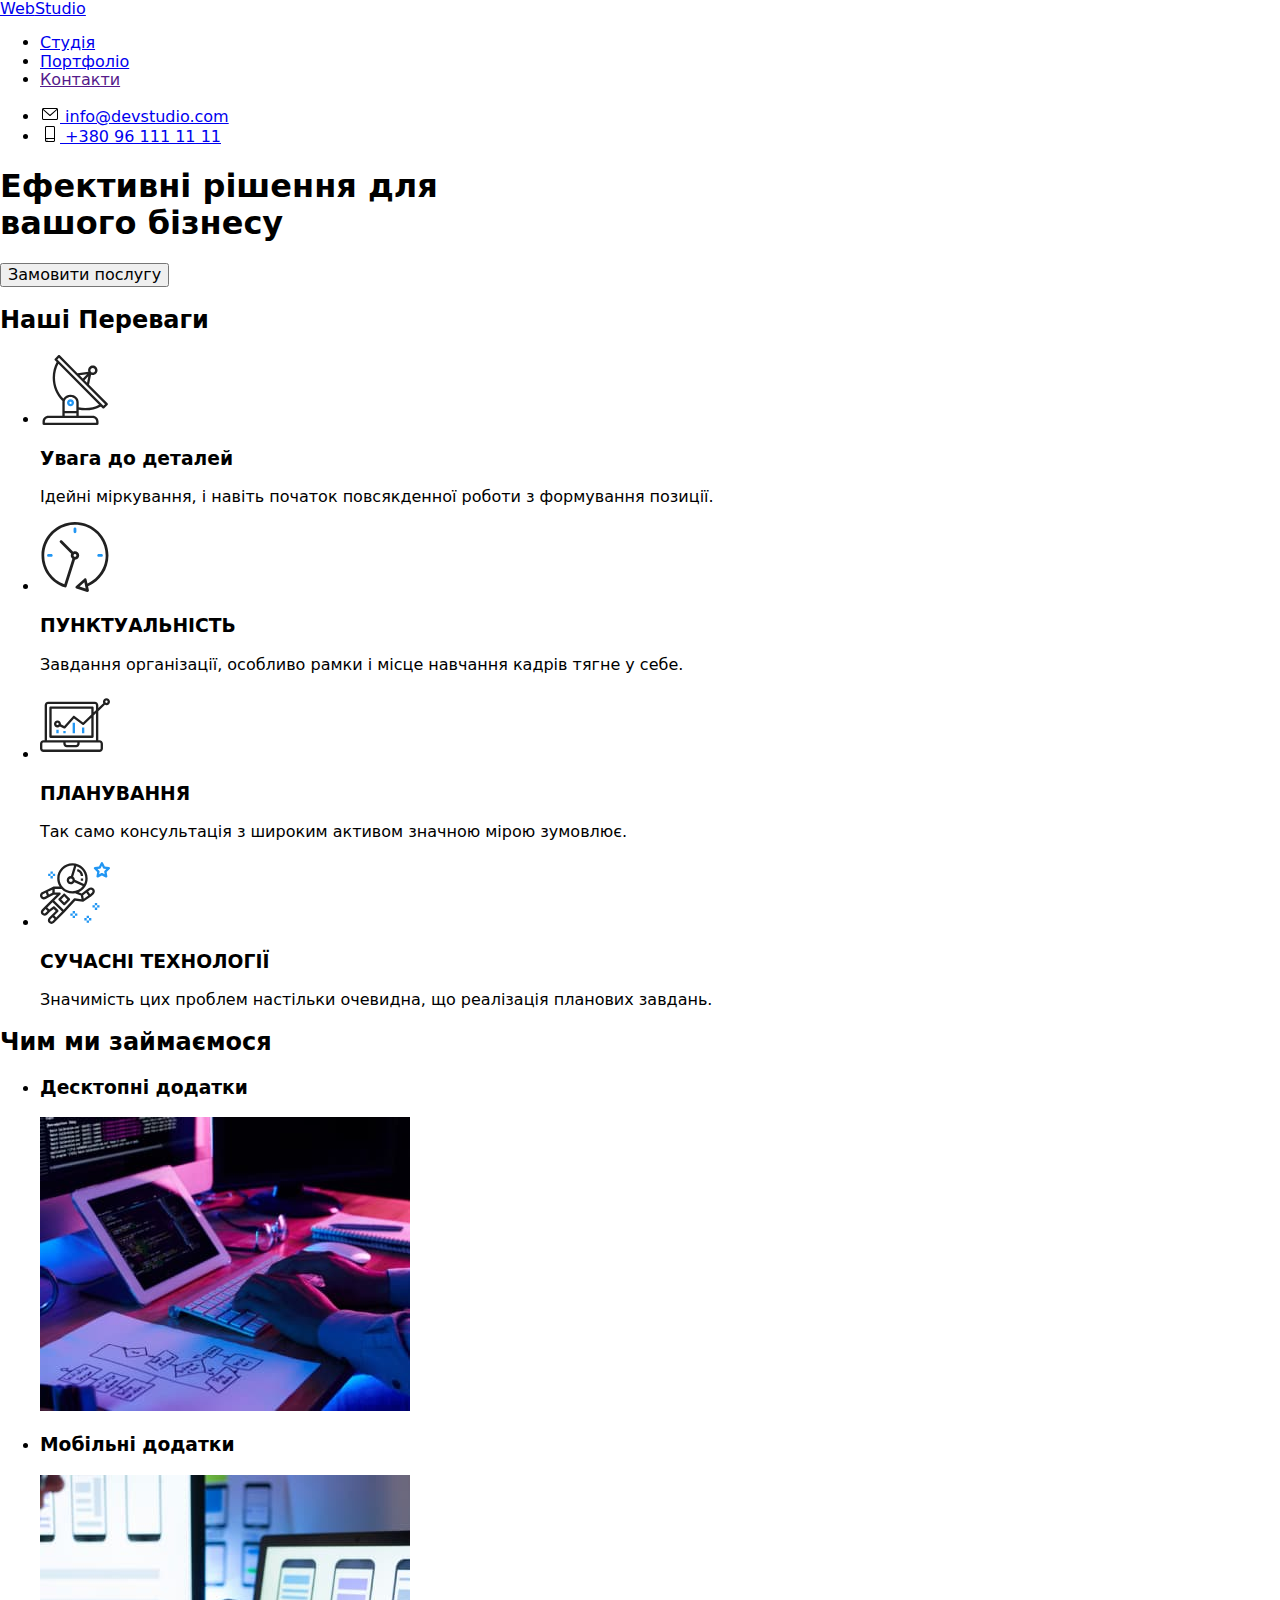
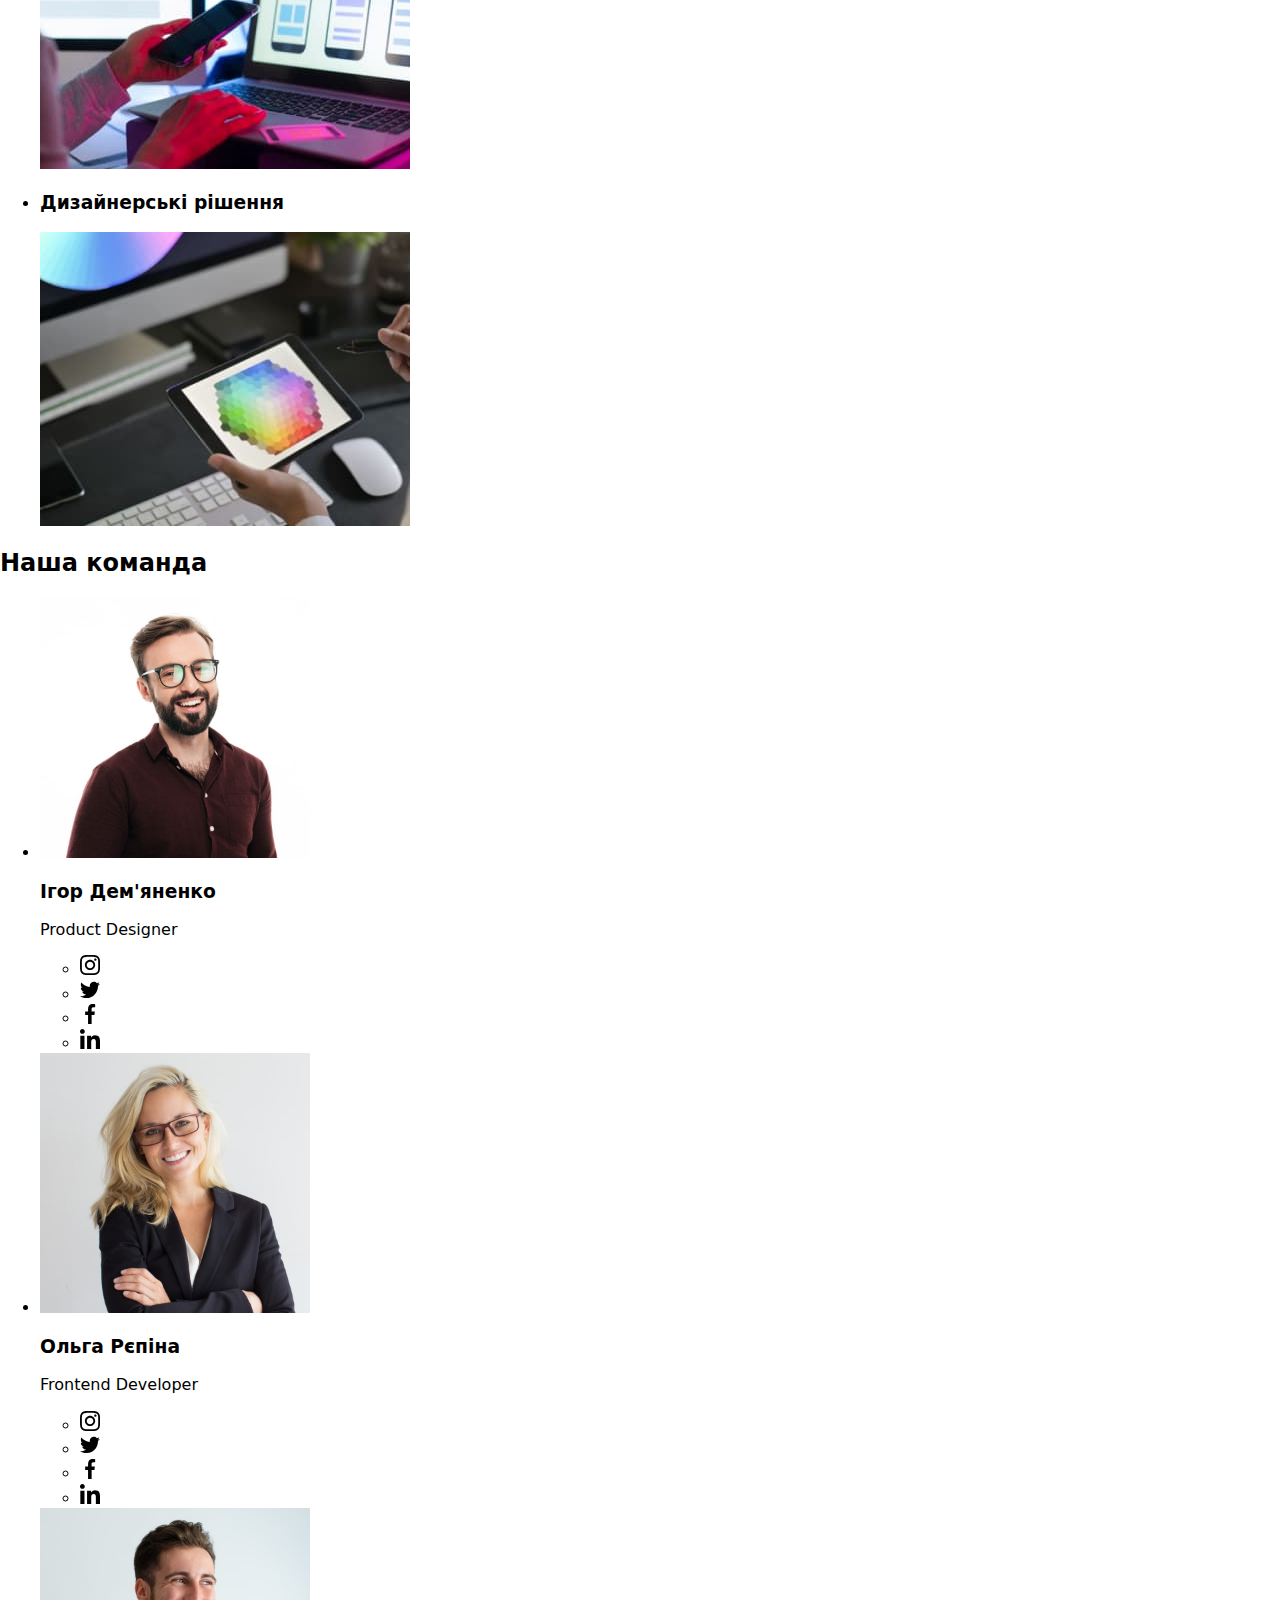
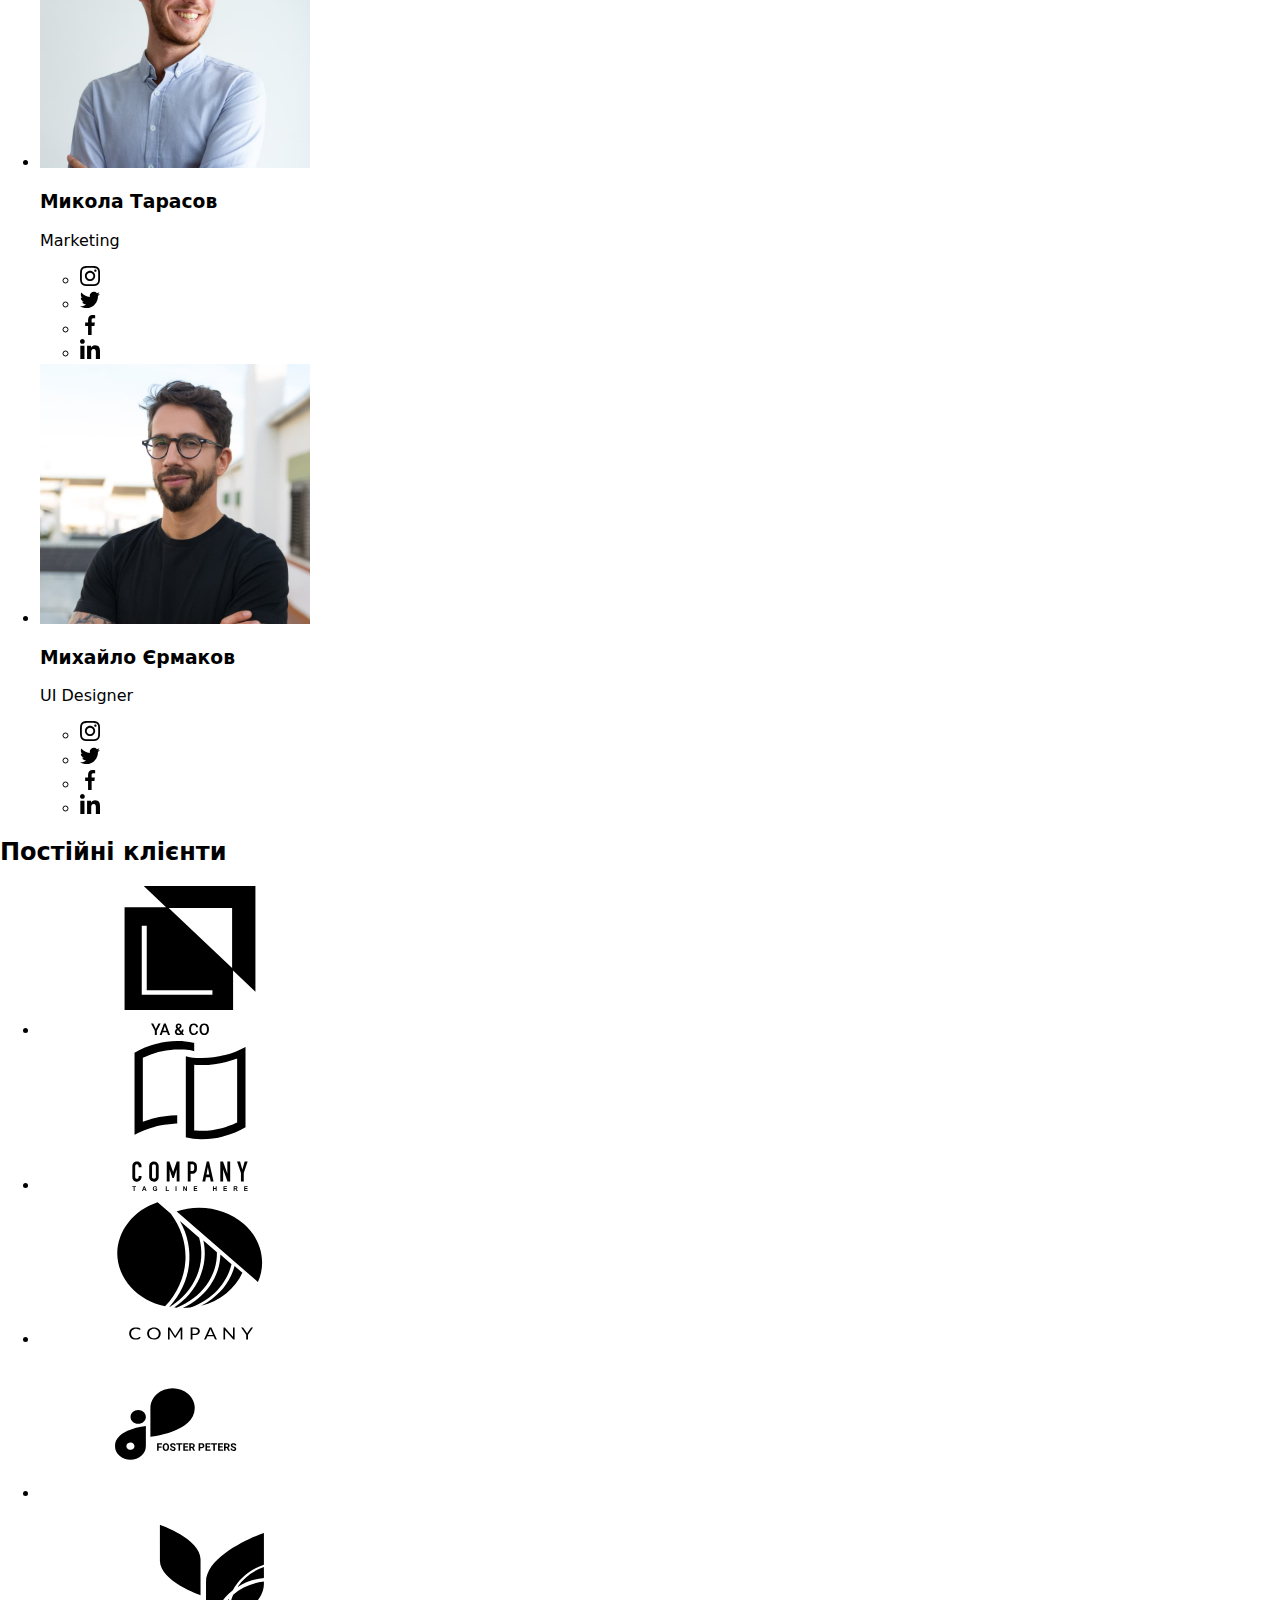
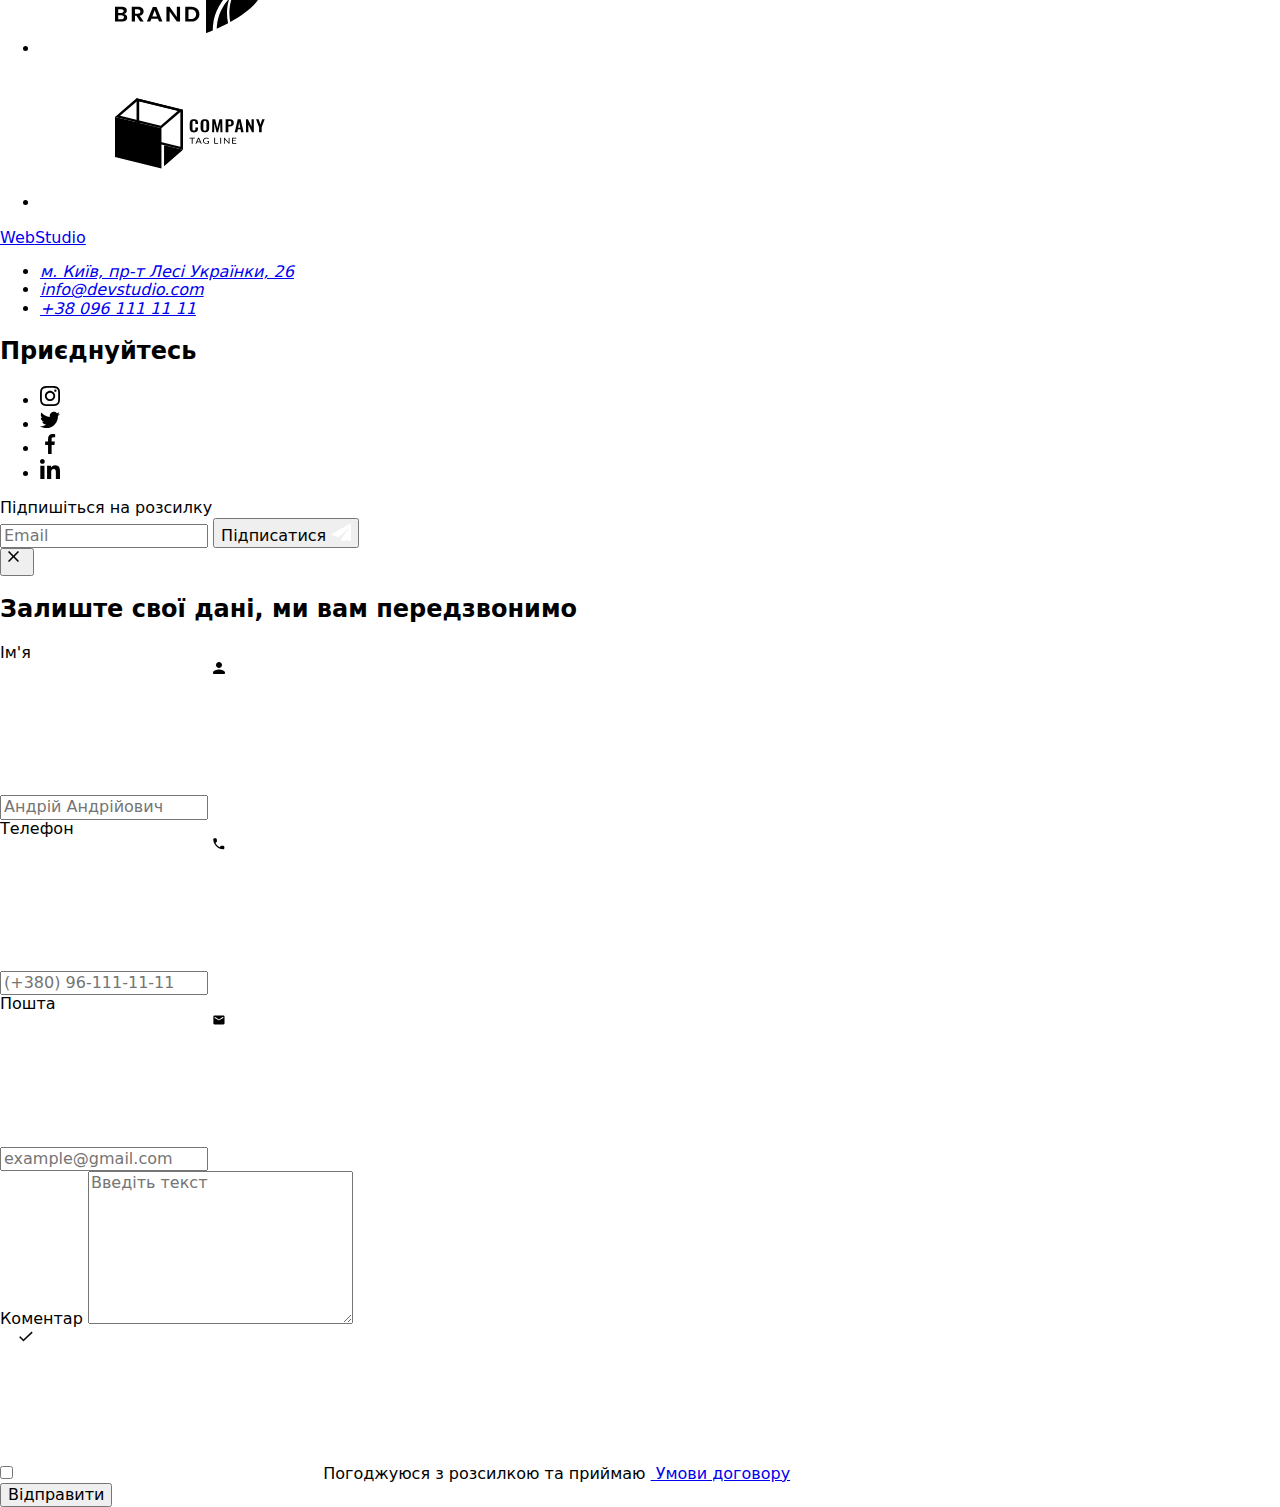
==== commit a3185031: "v7.13" ====
--- a/index.html
+++ b/index.html
@@ -9,7 +9,7 @@
     <link rel="preconnect" href="https://fonts.gstatic.com" crossorigin>
     <link href="https://fonts.googleapis.com/css2?family=Raleway:wght@700&family=Roboto:wght@400;500;700;900&display=swap" rel="stylesheet">
     <link rel="stylesheet" href="https://cdnjs.cloudflare.com/ajax/libs/modern-normalize/1.1.0/modern-normalize.min.css">
-    <link rel="stylesheet" href="./css/main.min.css">
+    <link rel="stylesheet" href="./dist/css/main.min.css">
 </head>
 <body>
     
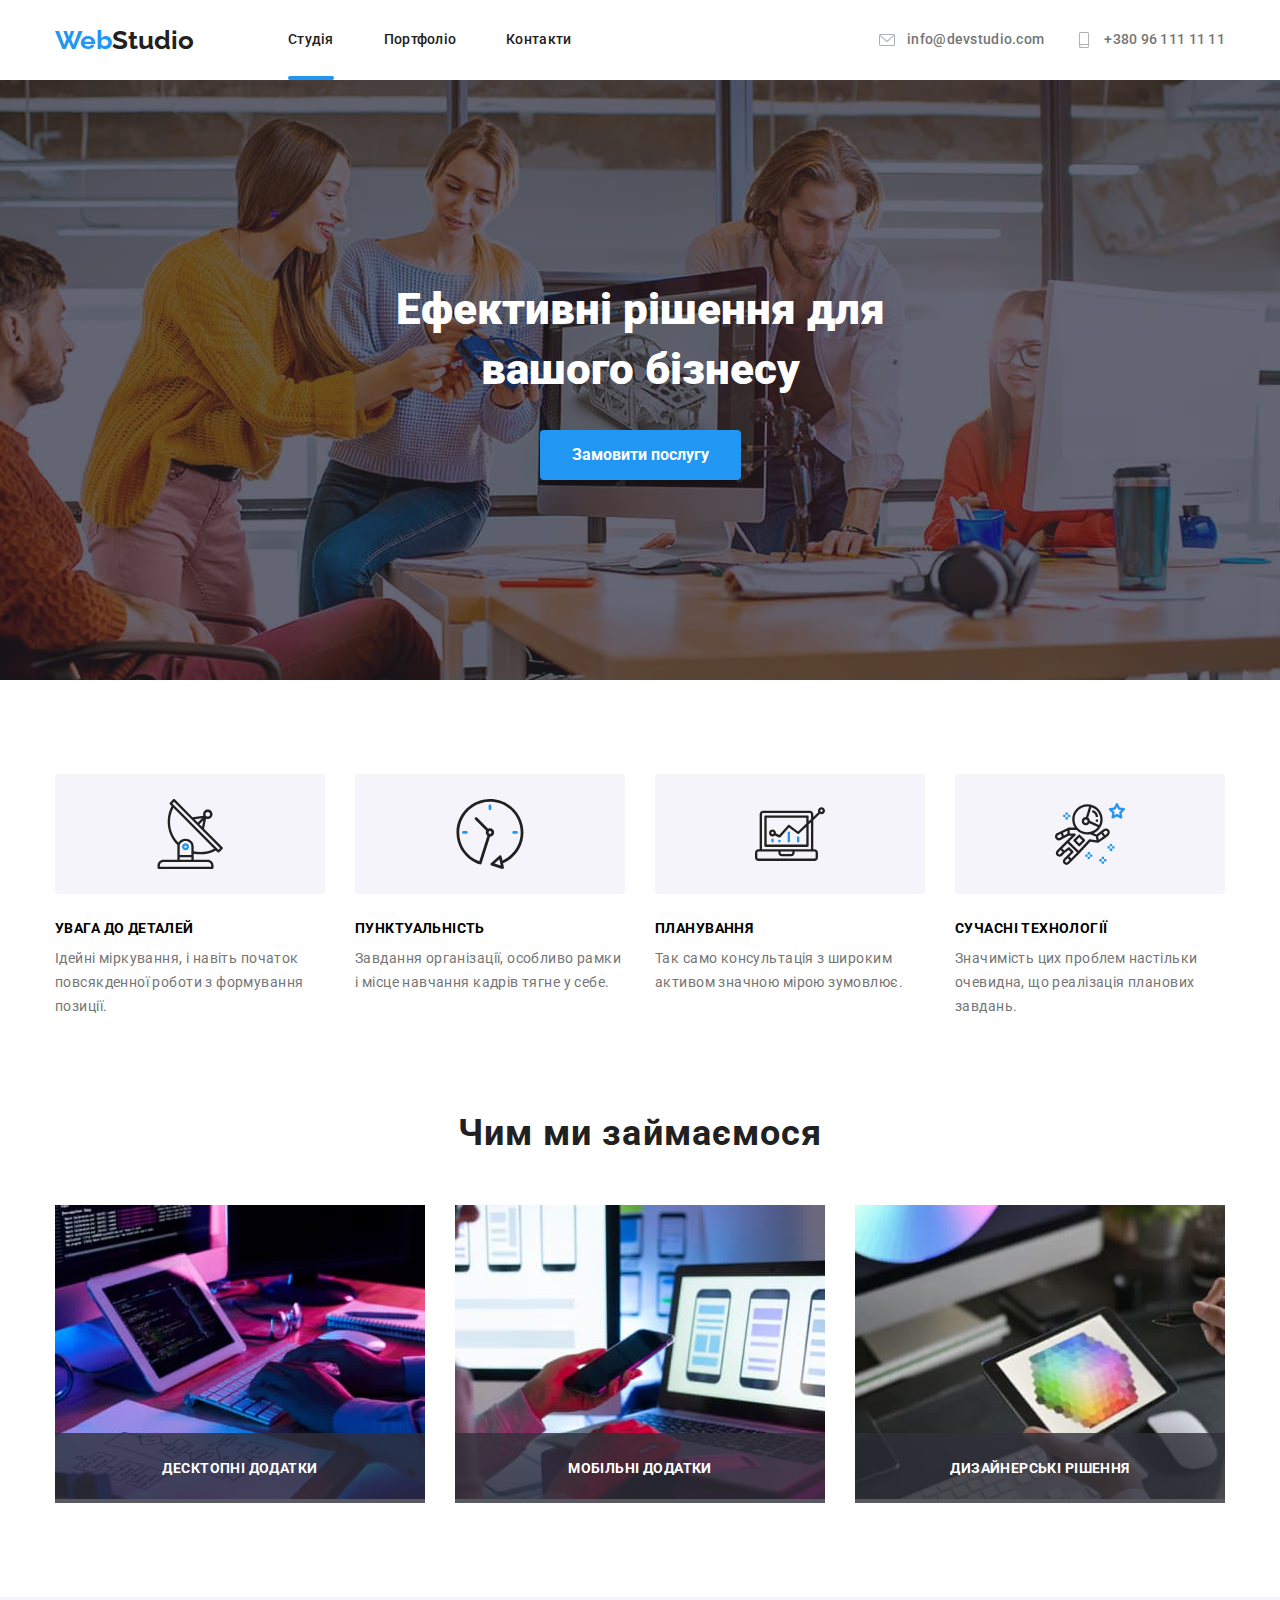
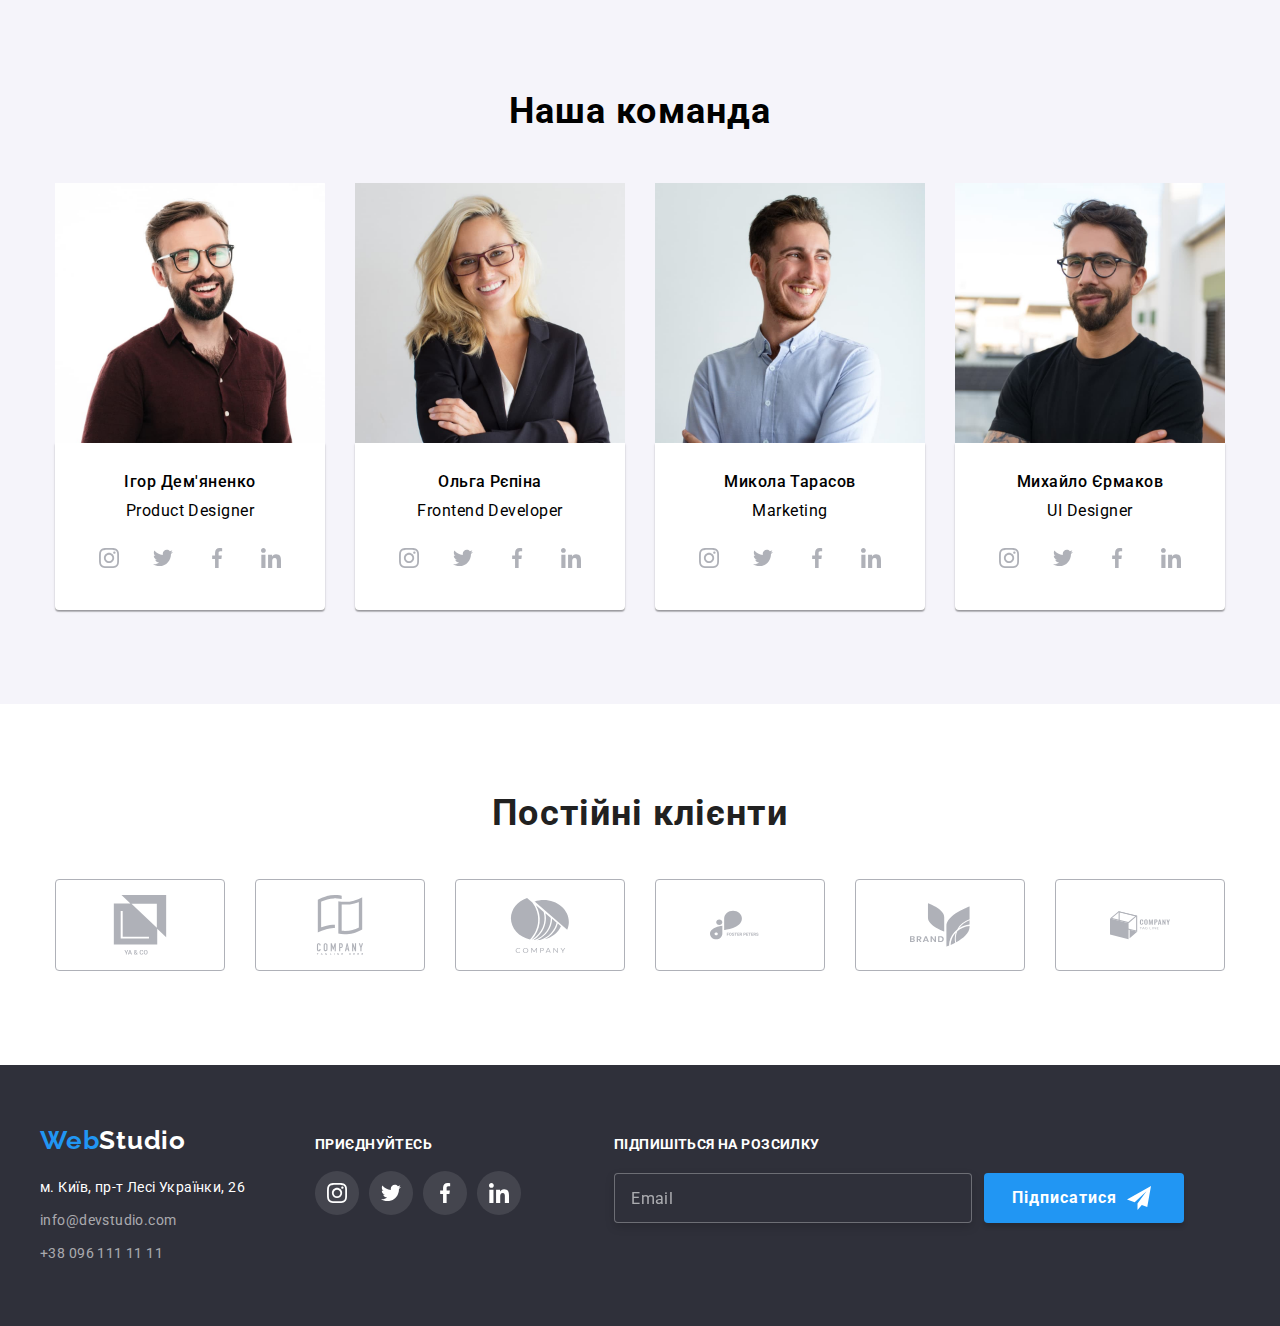
==== commit 07e30c77: "v7-27722" ====
--- a/index.html
+++ b/index.html
@@ -9,7 +9,7 @@
     <link rel="preconnect" href="https://fonts.gstatic.com" crossorigin>
     <link href="https://fonts.googleapis.com/css2?family=Raleway:wght@700&family=Roboto:wght@400;500;700;900&display=swap" rel="stylesheet">
     <link rel="stylesheet" href="https://cdnjs.cloudflare.com/ajax/libs/modern-normalize/1.1.0/modern-normalize.min.css">
-    <link rel="stylesheet" href="./dist/css/main.min.css">
+    <link rel="stylesheet" href="./css/main.min.css">
 </head>
 <body>
     
--- a/css/main.min.css
+++ b/css/main.min.css
@@ -0,0 +1 @@
+a{text-decoration:none}li{list-style:none}h1,h2,h3,h4,h5,h6,p,ul{margin:0;padding:0}.section{padding-bottom:94px;padding-top:94px}.visually-hidden{position:absolute;width:1px;height:1px;margin:-1px;border:0;padding:0;white-space:nowrap;-webkit-clip-path:inset(100%);clip-path:inset(100%);clip:rect(0 0 0 0);overflow:hidden}.header{box-shadow:0px 1px 0px rgba(0,0,0,.12)}.header-box{display:flex}.header-box--conteiner{width:1200px;padding:0px 15px;align-items:center;margin-left:auto;margin-right:auto}.header__logo-studio{color:#212121;font-family:"Raleway";font-style:normal;font-weight:700;font-size:26px;line-height:31px;margin-right:94px}.header__logo-studio .header__logo-web{color:#2196f3;font-family:"Raleway";font-style:normal;font-weight:700;font-size:26px;line-height:1.19}.site-nav{display:flex;margin-left:auto;margin:0}.site-nav li{margin-right:50px}.site-nav .site-nav__item:last-child{margin:0px}.site-nav__link{position:relative;font-family:"Roboto";font-style:normal;font-weight:500;font-size:14px;line-height:1.14;letter-spacing:.02em;color:#212121;padding:32px 0px;display:block}.site-nav__link::after{position:absolute;content:"";width:100%;height:4px;display:block;border-radius:2px;background-color:#2196f3;bottom:0;left:0;opacity:0;transition:250ms cubic-bezier(0.4, 0, 0.2, 1)}.site-nav__link:hover::after{opacity:1}.site-nav__link--current::after{opacity:1}.site-nav__link-current{color:#2196f3}.site-nav__link:hover,.site-nav__link:focus{color:#2196f3;transition:250ms cubic-bezier(0.4, 0, 0.2, 1)}.contacts{display:flex;margin-left:auto}.contacts .site-nav__item+.site-nav__item{margin-left:34px}.contacts__mailto-link{font-family:"Roboto";font-style:normal;font-weight:500;font-size:14px;line-height:1.14;letter-spacing:.02em;color:#757575;padding:32px 0px;display:flex;align-items:center;margin-right:30px}.contacts__mailto-link:hover,.contacts__mailto-link:focus{color:#2196f3;transition:250ms cubic-bezier(0.4, 0, 0.2, 1)}.contacts__tel-link{font-family:"Roboto";font-style:normal;font-weight:500;font-size:14px;line-height:1.14;letter-spacing:.02em;color:#757575;padding:32px 0px;display:flex;align-items:center}.contacts__tel-link:hover,.contacts__tel-link:focus{color:#2196f3;transition:250ms cubic-bezier(0.4, 0, 0.2, 1)}.contacts__icons{fill:#afb1b8;margin-right:10px}.contacts__mailto-link:hover .contacts__icons{fill:#2196f3;transition:250ms cubic-bezier(0.4, 0, 0.2, 1)}.contacts__mailto-link:focus .contacts__icons{fill:#2196f3;transition:250ms cubic-bezier(0.4, 0, 0.2, 1)}.contacts__tel-link:hover .contacts__icons{fill:#2196f3;transition:250ms cubic-bezier(0.4, 0, 0.2, 1)}.contacts__tel-link:focus .contacts__icons{fill:#2196f3;transition:250ms cubic-bezier(0.4, 0, 0.2, 1)}.tittle-section{padding:200px 0px;max-width:1600px;height:600px;margin-left:auto;margin-right:auto;background-color:#2f303a;background-image:linear-gradient(to right, rgba(47, 48, 58, 0.4), rgba(47, 48, 58, 0.4)),url(/images/mainbckg.jpg);background-repeat:no-repeat;background-size:cover;background-position:center}.tittle-section__heading{font-family:"Roboto";font-style:normal;font-weight:900;font-size:44px;line-height:1.36;color:#fff;text-align:center;margin-left:auto;margin-right:auto}.tittle-section__button{background-color:#2196f3;box-shadow:0px 4px 4px rgba(0,0,0,.15);border-radius:4px;border:none;font-family:"Roboto";font-style:normal;font-weight:700;line-height:1.875;color:#fff;display:block;padding:10px 32px 10px 32px;margin-left:auto;margin-right:auto;cursor:pointer;margin-top:30px}.tittle-section__button:hover{background-color:#4682b4;transition:250ms cubic-bezier(0.4, 0, 0.2, 1)}.section-advantages li{margin-left:30px;width:270px}.section-advantages h3{font-family:"Roboto";font-style:normal;font-weight:700;font-size:14px;line-height:1.14;letter-spacing:.03em;text-transform:uppercase;margin-bottom:10px}.section-advantages p{font-family:"Roboto";font-style:normal;font-weight:400;font-size:14px;line-height:1.71;letter-spacing:.03em;color:#757575}.section-advantages__box{background:#f5f4fa;border-radius:4px;display:flex;align-items:center;justify-content:center;width:270px;height:120px;gap:35px;margin-bottom:27px}.section-advantages__list{display:flex;justify-content:center}.section-advantages__list li:first-child{margin:0}.tittle-photo{padding-top:0px}.conteiner-two{width:1200px;margin-left:auto;margin-right:auto;align-items:center}.conteiner-two h2{font-family:"Roboto";font-style:normal;font-weight:700;font-size:36px;line-height:1.16;letter-spacing:.03em;color:#212121;text-align:center;margin-bottom:50px}.displayed-foto{display:flex;justify-content:center}.displayed-foto .displayed:last-child{margin:0px}.displayed-foto .displayed{margin-right:30px}.displayed-thumb{position:relative}.displayed-thumb .box-bkg{position:absolute;background:rgba(47,48,58,.8);width:370px;height:70px;bottom:0}.displayed-thumb .box-bkg h3{position:absolute;top:50%;left:50%;transform:translate(-50%, -50%);font-family:"Roboto";font-style:normal;font-weight:700;font-size:14px;line-height:.87;text-align:center;letter-spacing:.03em;text-transform:uppercase;color:#fff}.team{background:#f5f4fa}.team h2{font-family:"Roboto";font-style:normal;font-weight:700;font-size:36px;line-height:1.16;letter-spacing:.03em;color:var(--tittle-text-color);margin-bottom:50px;text-align:center}.team h3{font-family:"Roboto";font-style:normal;font-weight:500;font-size:16px;line-height:1.18;letter-spacing:.03em;text-align:center;color:var(--tittle-text-color);margin-bottom:10px}.team li{background-color:#fff}.team p{font-family:"Roboto";font-style:normal;font-weight:400;font-size:16px;line-height:1.18;letter-spacing:.03em;color:var(--paragraf-text-color);text-align:center;margin-bottom:16px}.our-team{display:flex;justify-content:center}.our-team .team-card:first-child{margin:0}.team-card{margin-left:30px}.team-card img{display:block;max-width:270px;height:260px;background:#f5f4fa}.div-team-card{background:#fff;box-shadow:0px 1px 3px rgba(0,0,0,.12),0px 1px 1px rgba(0,0,0,.14),0px 2px 1px rgba(0,0,0,.2);border-radius:0px 0px 4px 4px;background:#fff;padding-bottom:30px;padding-top:30px}.cards-soc-list{display:flex;justify-content:center;gap:10px}.cards-soc-item{width:44px;height:44px}.cards-soc-link{width:100%;height:100%;border-radius:50%;display:flex;align-items:center;justify-content:center}.cards-soc-link:hover{background-color:#2196f3;transition:250ms cubic-bezier(0.4, 0, 0.2, 1)}.cards-soc-link:focus{background-color:#2196f3;transition:250ms cubic-bezier(0.4, 0, 0.2, 1)}.cards-soc-link:focus .cards-soc-icons{fill:#fff;transition:250ms cubic-bezier(0.4, 0, 0.2, 1)}.cards-soc-link:hover .cards-soc-icons{fill:#fff;transition:250ms cubic-bezier(0.4, 0, 0.2, 1)}.cards-soc-icons{fill:#afb1b8}.regular-customers{font-family:"Roboto";font-style:normal;font-weight:700;font-size:36px;line-height:42px;text-align:center;letter-spacing:.03em;color:#212121}.regular-customers h2{margin-bottom:50px;font-family:"Roboto";font-style:normal;font-weight:700;font-size:36px;line-height:.85;text-align:center;letter-spacing:.03em}.regular-customers-list{display:flex;justify-content:center;gap:30px}.regular-customers-item{min-width:170px;height:92px;border:1px solid #afb1b8;border-radius:4px}.regular-customers-item:hover{border-color:#2196f3;transition:250ms cubic-bezier(0.4, 0, 0.2, 1)}.regular-customers-item:hover .regular-customers-icons{fill:#2196f3;transition:250ms cubic-bezier(0.4, 0, 0.2, 1)}.regular-customers-item:focus{border-color:#2196f3;transition:250ms cubic-bezier(0.4, 0, 0.2, 1)}.regular-customers-item:focus .regular-customers-icons{fill:#2196f3;transition:250ms cubic-bezier(0.4, 0, 0.2, 1)}.regular-customers-icons{width:106px;height:60px}.regular-customers-icons{fill:#afb1b8}.regular-customers-link{width:100%;height:100%;display:flex;align-items:center;justify-content:center}.footer{background-color:#2f303a;padding-top:60px;padding-bottom:60px;display:flex}.footer-adress{font-family:"Roboto";font-style:normal;font-weight:400;font-size:14px;line-height:1.71;letter-spacing:.03em;color:#fff}.footer-adress:hover{color:#2196f3;transition:250ms cubic-bezier(0.4, 0, 0.2, 1)}.footer-adress:focus{color:#2196f3;transition:250ms cubic-bezier(0.4, 0, 0.2, 1)}.logo-studio-footer{color:#fff;font-family:"Raleway";font-style:normal;font-weight:700;font-size:26px;line-height:1.19;letter-spacing:.03em;margin-bottom:20px;display:block}.link-footer-css li{margin-bottom:9px}.link-footer-css li:last-child{margin:0px}.logo-web-footer{color:#2196f3;font-family:"Raleway";font-style:normal;font-weight:700;font-size:26px;line-height:1.19}.link-footer{font-family:"Roboto";font-style:normal;font-weight:400;font-size:14px;line-height:1.71;letter-spacing:.03em;color:rgba(255,255,255,.6)}.link-footer:hover{color:#2196f3;transition:250ms cubic-bezier(0.4, 0, 0.2, 1)}.link-footer:focus{color:#2196f3;transition:250ms cubic-bezier(0.4, 0, 0.2, 1)}.footer-soc-list{display:flex;gap:10px}.footer-soc-link{padding:12px;width:100%;height:100%;border-radius:50%;display:flex;align-items:center;justify-content:center;padding:12px;background:rgba(255,255,255,.1)}.footer-soc-link:hover{background:#2196f3;transition:250ms cubic-bezier(0.4, 0, 0.2, 1)}.footer-soc-link:focus{background:#2196f3;transition:250ms cubic-bezier(0.4, 0, 0.2, 1)}.footer-soc-item .footer-soc-icons{fill:#fff}.text-footer{margin-right:70px}.footer-soc-links h2{font-family:"Roboto";font-style:normal;font-weight:700;font-size:14px;line-height:.85;letter-spacing:.03em;text-transform:uppercase;text-align:center;color:#fff;margin-bottom:20px;text-align:left}.subscribe-icon{margin-left:10px;display:flex;align-items:center;text-align:center;width:24px;height:24px}.subscribe-tg-form{margin-left:93px;width:auto}.subscribe-box{display:flex;margin-top:20px}.subscribe-box input::-moz-placeholder{font-family:"Roboto";font-style:normal;font-weight:400;font-size:16px;line-height:20px;display:flex;align-items:center;letter-spacing:.03em;color:rgba(255,255,255,.6)}.subscribe-box input:-ms-input-placeholder{font-family:"Roboto";font-style:normal;font-weight:400;font-size:16px;line-height:20px;display:flex;align-items:center;letter-spacing:.03em;color:rgba(255,255,255,.6)}.subscribe-box input::placeholder{font-family:"Roboto";font-style:normal;font-weight:400;font-size:16px;line-height:20px;display:flex;align-items:center;letter-spacing:.03em;color:rgba(255,255,255,.6)}.subscribe-tg-form label{font-family:"Roboto";font-style:normal;font-weight:700;font-size:14px;line-height:16px;letter-spacing:.03em;text-transform:uppercase;color:#fff}.subscribe-tg-form input{width:358px;height:50px;background:#2f303a;border:1px solid rgba(255,255,255,.3);filter:drop-shadow(0px 4px 4px rgba(0, 0, 0, 0.15));border-radius:4px;margin-right:12px;color:rgba(255,255,255,.6);padding:15px 0 15px 16px}.subscribe-tg-form button{width:200px;height:50px;background:#2196f3;box-shadow:0px 4px 4px rgba(0,0,0,.15);border-radius:4px;border:none;font-family:"Roboto";font-style:normal;font-weight:700;font-size:16px;line-height:.53;display:flex;align-items:center;text-align:center;letter-spacing:.06em;padding:13px 28px 13px 28px;color:#fff;cursor:pointer}.subscribe-tg-form:hover button{background-color:#4682b4;transition:250ms cubic-bezier(0.4, 0, 0.2, 1)}.conteiner-footer{position:relative;width:1200px;margin-left:auto;margin-right:auto;display:flex;align-items:baseline}.backdrop{position:fixed;top:0;left:0;width:100%;height:100%;background:rgba(0,0,0,.2)}.backdrop.is-hidden{visibility:hidden;opacity:1;pointer-events:none}.modal{position:absolute;top:50%;left:50%;transform:translate(-50%, -50%);padding:20px;min-width:528px;min-height:581px;background:#fff;border-radius:4px;box-shadow:0px 1px 3px rgba(0,0,0,.12),0px 1px 1px rgba(0,0,0,.14),0px 2px 1px rgba(0,0,0,.2)}.modal h2{font-family:"Roboto";font-style:normal;font-weight:700;font-size:20px;line-height:23px;text-align:center;letter-spacing:.03em;color:#212121;margin-bottom:12px}.modal-close-item{display:flex;justify-content:end}.modal-close-btn{display:flex;align-items:center;width:30px;height:30px;background:#fff;border:1px solid rgba(0,0,0,.1);border-radius:50%;fill:#212121;position:absolute;top:8px;right:8px;cursor:pointer}.modal-close-btn:hover{color:#2196f3;transition:250ms cubic-bezier(0.4, 0, 0.2, 1)}.modal-close-btn:hover+.modal-icon-close{fill:#2196f3;transition:250ms cubic-bezier(0.4, 0, 0.2, 1)}.modal-close-btn:focus{color:#2196f3;transition:cubic-bezier(0.4, 0, 0.2, 1);outline:none}.modal-close-btn:focus+.modal-icon-close{fill:#2196f3;transition:250ms cubic-bezier(0.4, 0, 0.2, 1)}.modal-icon-close{fill:currentColor;padding-top:3px;padding-left:2px;padding-right:2px}.form-label{font-family:"Roboto";font-style:normal;font-weight:400;font-size:12px;line-height:.85;letter-spacing:.01em;color:#757575;display:flex;flex-direction:column;margin-bottom:4px}.modal-input{width:100%;border:1px solid rgba(33,33,33,.2);border-radius:4px;height:40px;padding-left:35px}.modal-input:hover{border-color:#2196f3;transition:250ms cubic-bezier(0.4, 0, 0.2, 1)}.modal-input:hover+.modal-icons{fill:#2196f3;transition:250ms cubic-bezier(0.4, 0, 0.2, 1)}.modal-input:focus{border-color:#2196f3;outline:none;transition:250ms cubic-bezier(0.4, 0, 0.2, 1)}.modal-input:focus+.modal-icons{fill:#2196f3;transition:250ms cubic-bezier(0.4, 0, 0.2, 1)}.js-speaker-form{padding-left:20px;padding-right:20px}.js-speaker-form input:last-child{margin:0px}.js-speaker-formlabel:last-child{margin:0px}.comment-textarea{resize:none;width:100%;height:120px;padding:12px 16px;margin-bottom:20px;border:1px solid rgba(33,33,33,.2);border-radius:4px}.comment-textarea:focus{border-color:#2196f3;outline:none;transition:250ms cubic-bezier(0.4, 0, 0.2, 1)}.comment-textarea:hover{border-color:#2196f3;transition:250ms cubic-bezier(0.4, 0, 0.2, 1)}.input-wrap{position:relative;margin-top:4px;margin-bottom:10px}.modal-icons{width:12px;height:12px;position:absolute;left:12px;top:50%;transform:translate(0%, -60%)}.form-checkbox{display:flex;justify-content:center;position:relative}.form-policy-label{font-family:"Roboto";font-style:normal;font-weight:400;line-height:1.5;letter-spacing:.03em;color:#757575;display:flex;align-items:center;justify-content:center}.form-policy-label span{width:16px;height:15px;border:2px solid #212121;border-radius:2px;margin-right:8px;display:flex;align-items:center;justify-content:center;fill:rgba(0,0,0,0)}.form-policy-icon{width:16px;height:15px;fill:#fff}.form-checkbox-input{position:absolute;top:14px;left:30px}.form-checkbox-input:checked+.form-policy-label span{background-color:#2196f3;border:none;fill:#fff}.form-policy-link{text-align:center;justify-content:center;font-family:"Roboto";font-style:normal;font-weight:400;font-size:14px;line-height:24px;letter-spacing:.03em;color:#2196f3;text-decoration:underline}.btn-from-submit{background:#188ce8;box-shadow:0px 4px 4px rgba(0,0,0,.15);border-radius:4px;font-family:"Roboto";font-style:normal;font-weight:700;font-size:16px;line-height:30px;letter-spacing:.06em;color:#fff;display:flex;align-items:center;text-align:center;margin-left:auto;margin-right:auto;border:none;width:200px;height:50px;padding:10px 52px;margin-top:40px}.btn-from-submit:hover{cursor:pointer;background-color:#4682b4;transition:250ms cubic-bezier(0.4, 0, 0.2, 1)}.buttons-filters{display:flex;justify-content:center}.buttons-filters li{margin-left:16px}.buttons-filters li:first-child{margin-left:0}.button-filter-item{background:#f5f4fa;border-radius:4px;font-family:"Roboto";font-style:normal;font-weight:500;font-size:16px;line-height:1.62;letter-spacing:.03em;border:none;color:#212121;padding:6px 22px;display:flex}.button-filter-item:focus{background-color:#2196f3;color:#fff;transition:250ms cubic-bezier(0.4, 0, 0.2, 1)}.button-filter-item:hover{background-color:#2196f3;color:#fff;transition:250ms cubic-bezier(0.4, 0, 0.2, 1)}.main-flex{display:flex;justify-content:center;width:1200px;margin-left:auto;margin-right:auto}.cards-title{display:flex;flex-wrap:wrap;margin-top:50px;justify-content:center;gap:30px}.cards{background:#fff;width:370px;height:400px}.cards:hover{transition:250ms cubic-bezier(0.4, 0, 0.2, 1);box-shadow:0px 1px 1px rgba(0,0,0,.12),0px 4px 4px rgba(0,0,0,.06),1px 4px 6px rgba(0,0,0,.16)}.cards:focus{transition:250ms cubic-bezier(0.4, 0, 0.2, 1);box-shadow:0px 1px 1px rgba(0,0,0,.12),0px 4px 4px rgba(0,0,0,.06),1px 4px 6px rgba(0,0,0,.16)}.cards a{display:block}.cards-text{padding-left:24px;padding-top:20px;padding-bottom:20px;padding-right:24px;border:1px solid #eee;border-top:none}.cards-text h2{font-family:"Roboto";font-style:normal;font-weight:700;font-size:18px;line-height:2;letter-spacing:.06em;color:#212121;margin-bottom:4px}.cards-text p{font-family:"Roboto";font-style:normal;font-weight:400;font-size:16px;line-height:1.87;letter-spacing:.03em;color:#757575}.description{position:relative;overflow:hidden}.description::before{content:"";position:absolute;background:rgba(33,150,243,.9);width:100%;height:100%;transform:translateY(101%);transition:250ms cubic-bezier(0.4, 0, 0.2, 1)}.description:hover::before{transform:translateY(0);transition:250ms cubic-bezier(0.4, 0, 0.2, 1)}.description:focus::before{transform:translateY(0);transition:250ms cubic-bezier(0.4, 0, 0.2, 1)}.description-text{position:absolute;top:0;left:0;font-family:"Roboto";font-style:normal;font-weight:400;font-size:18px;line-height:28px;padding:63px 24px;letter-spacing:.03em;color:#fff;transform:translateY(100%);transition:250ms cubic-bezier(0.4, 0, 0.2, 1)}.description-text:hover::before{transform:translateY(0);transition:250ms cubic-bezier(0.4, 0, 0.2, 1)}.description-text:focus::before{transform:translateY(0);transition:250ms cubic-bezier(0.4, 0, 0.2, 1)}.cards-link:focus .description::before{transform:translateY(0);transition:250ms cubic-bezier(0.4, 0, 0.2, 1)}.cards-link:hover .description-text{transform:translateY(0);transition:250ms cubic-bezier(0.4, 0, 0.2, 1)}.cards-link:focus .description-text{transform:translateY(0);transition:250ms cubic-bezier(0.4, 0, 0.2, 1)}.cards-link:hover .description::before{transform:translateY(0);transition:250ms cubic-bezier(0.4, 0, 0.2, 1)}/*# sourceMappingURL=main.min.css.map */